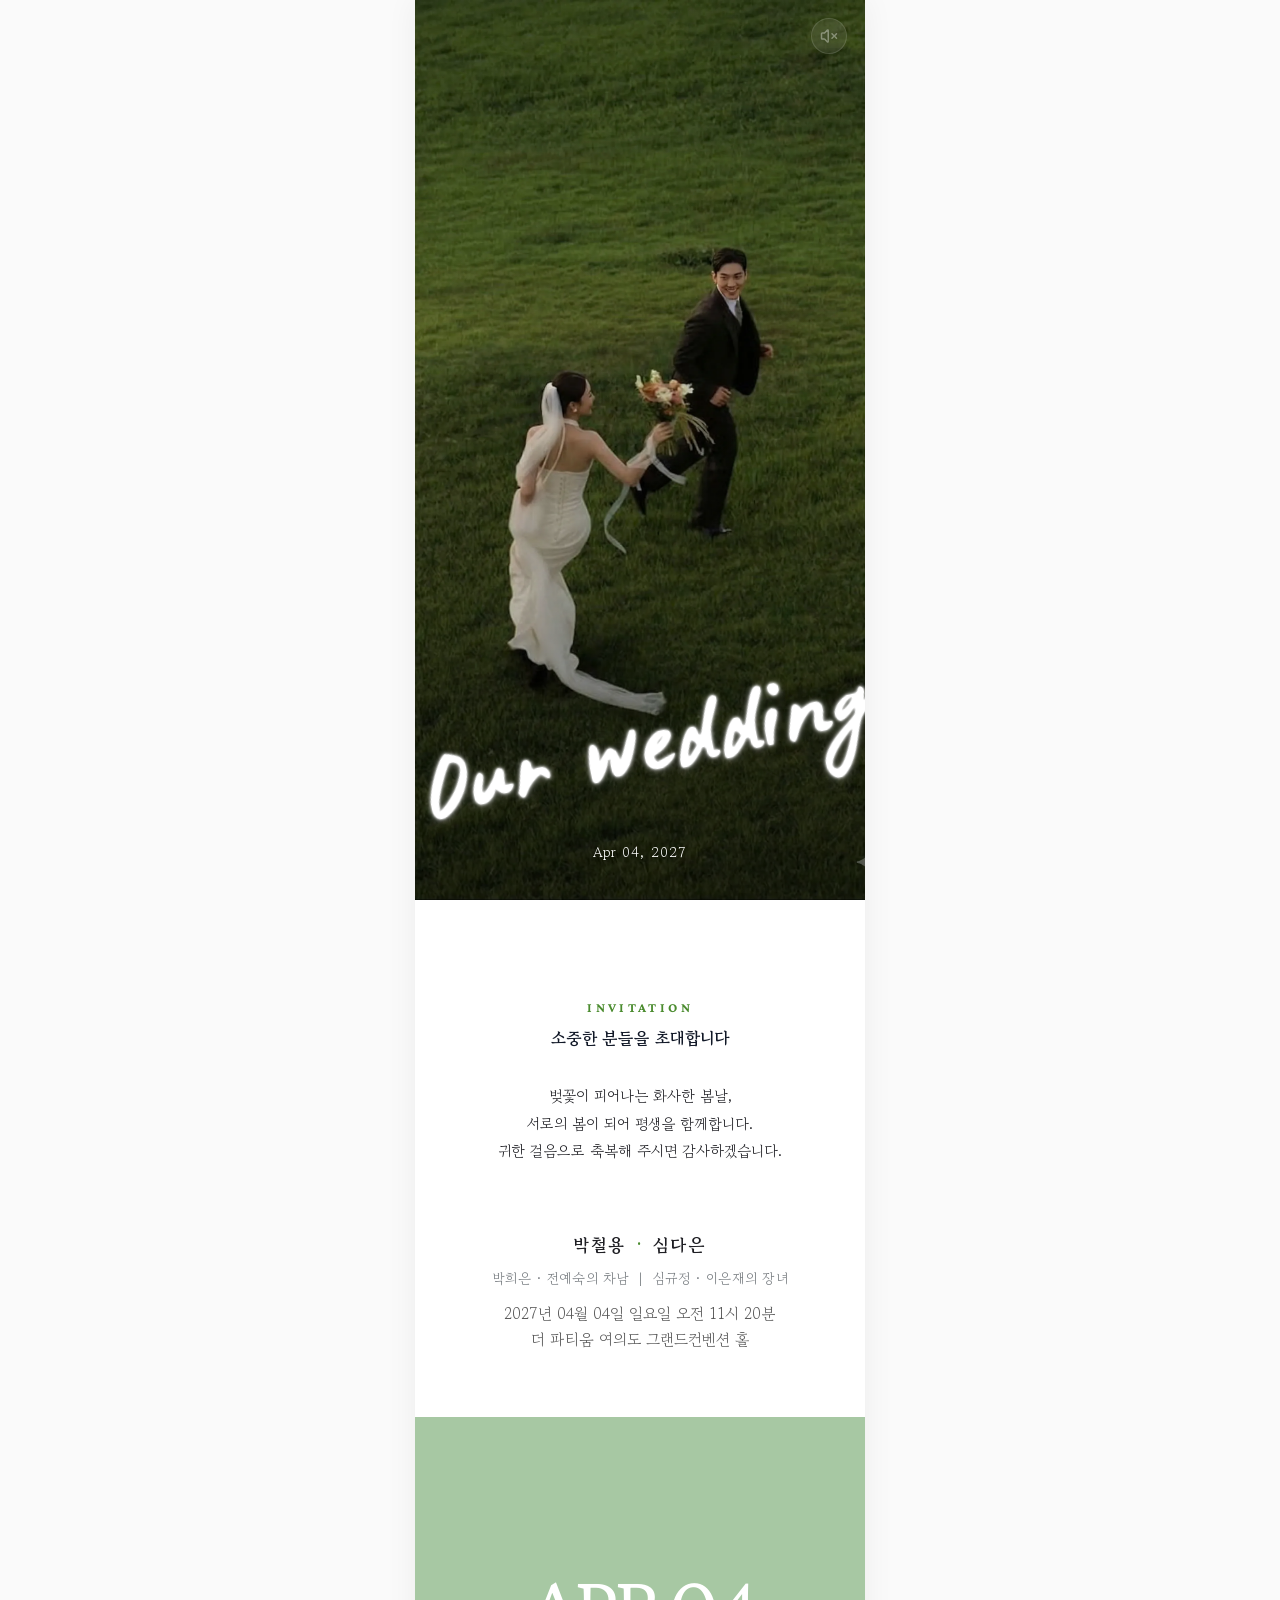
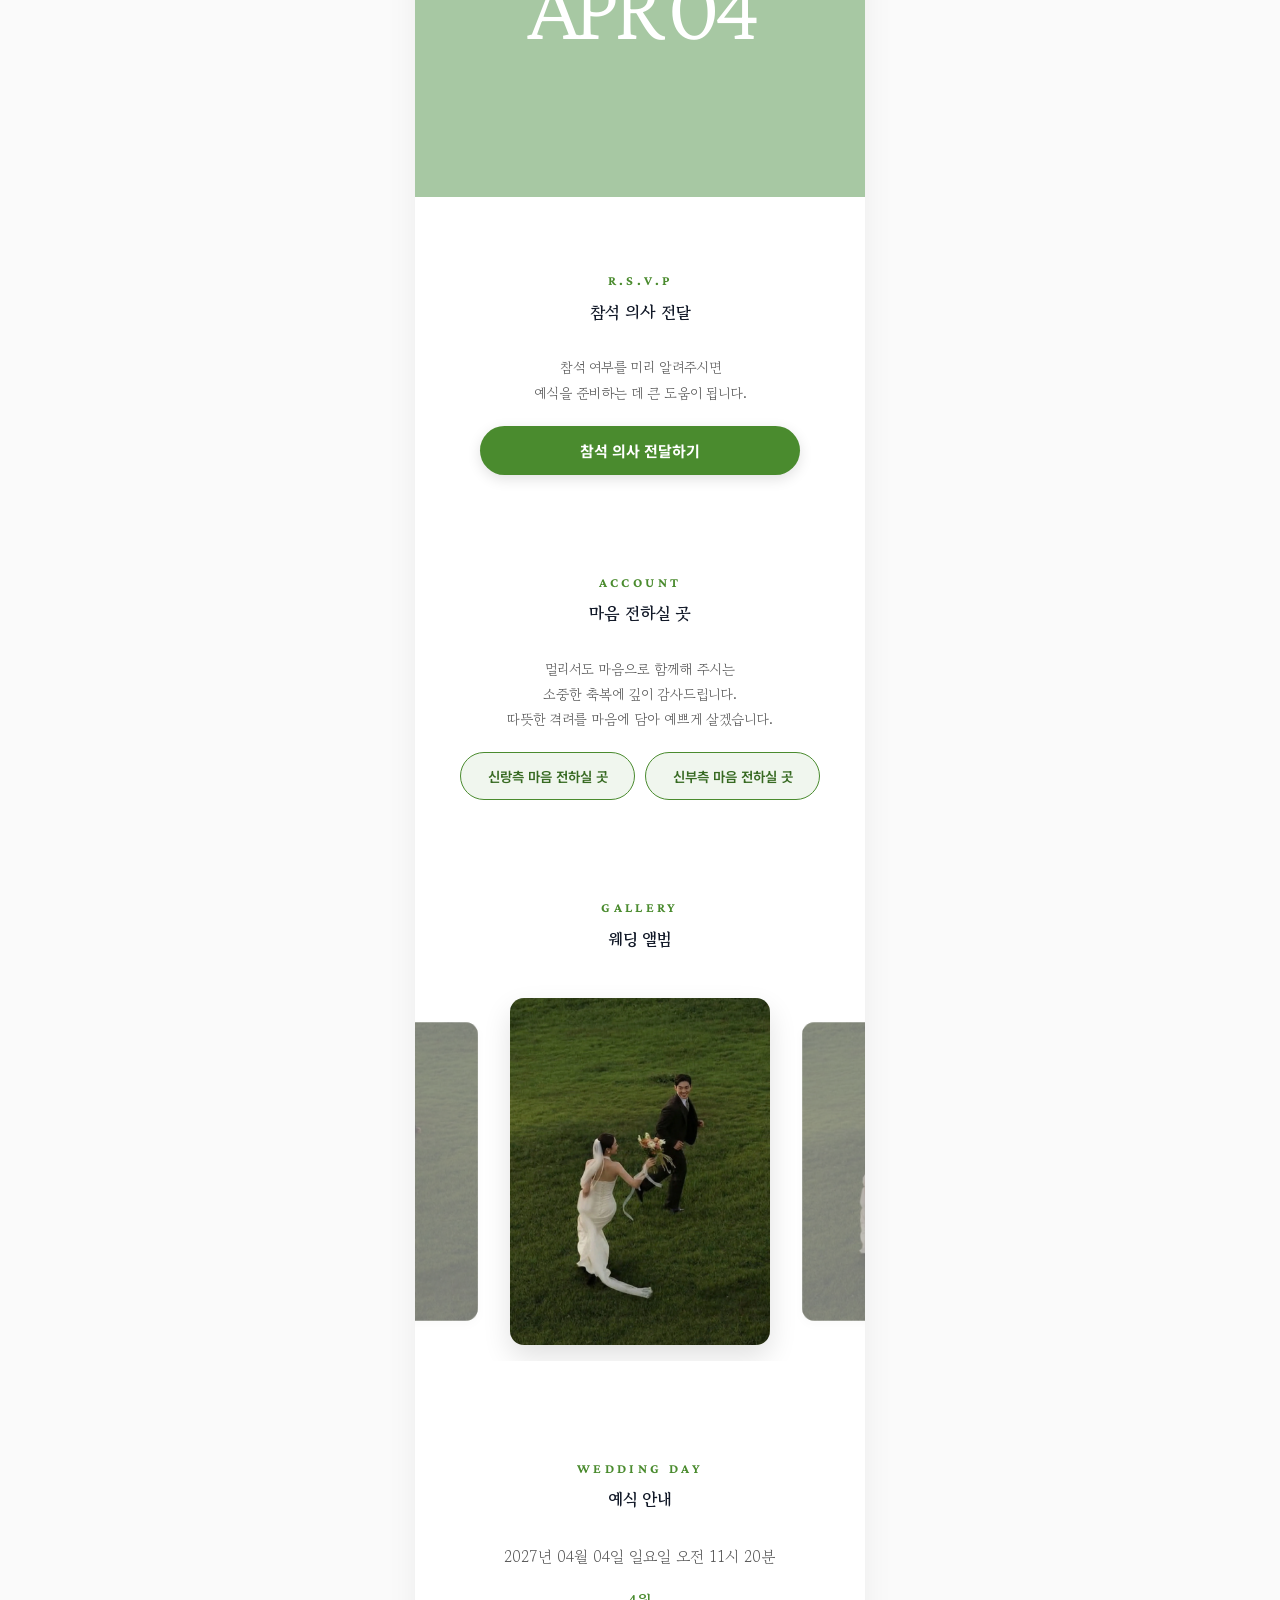
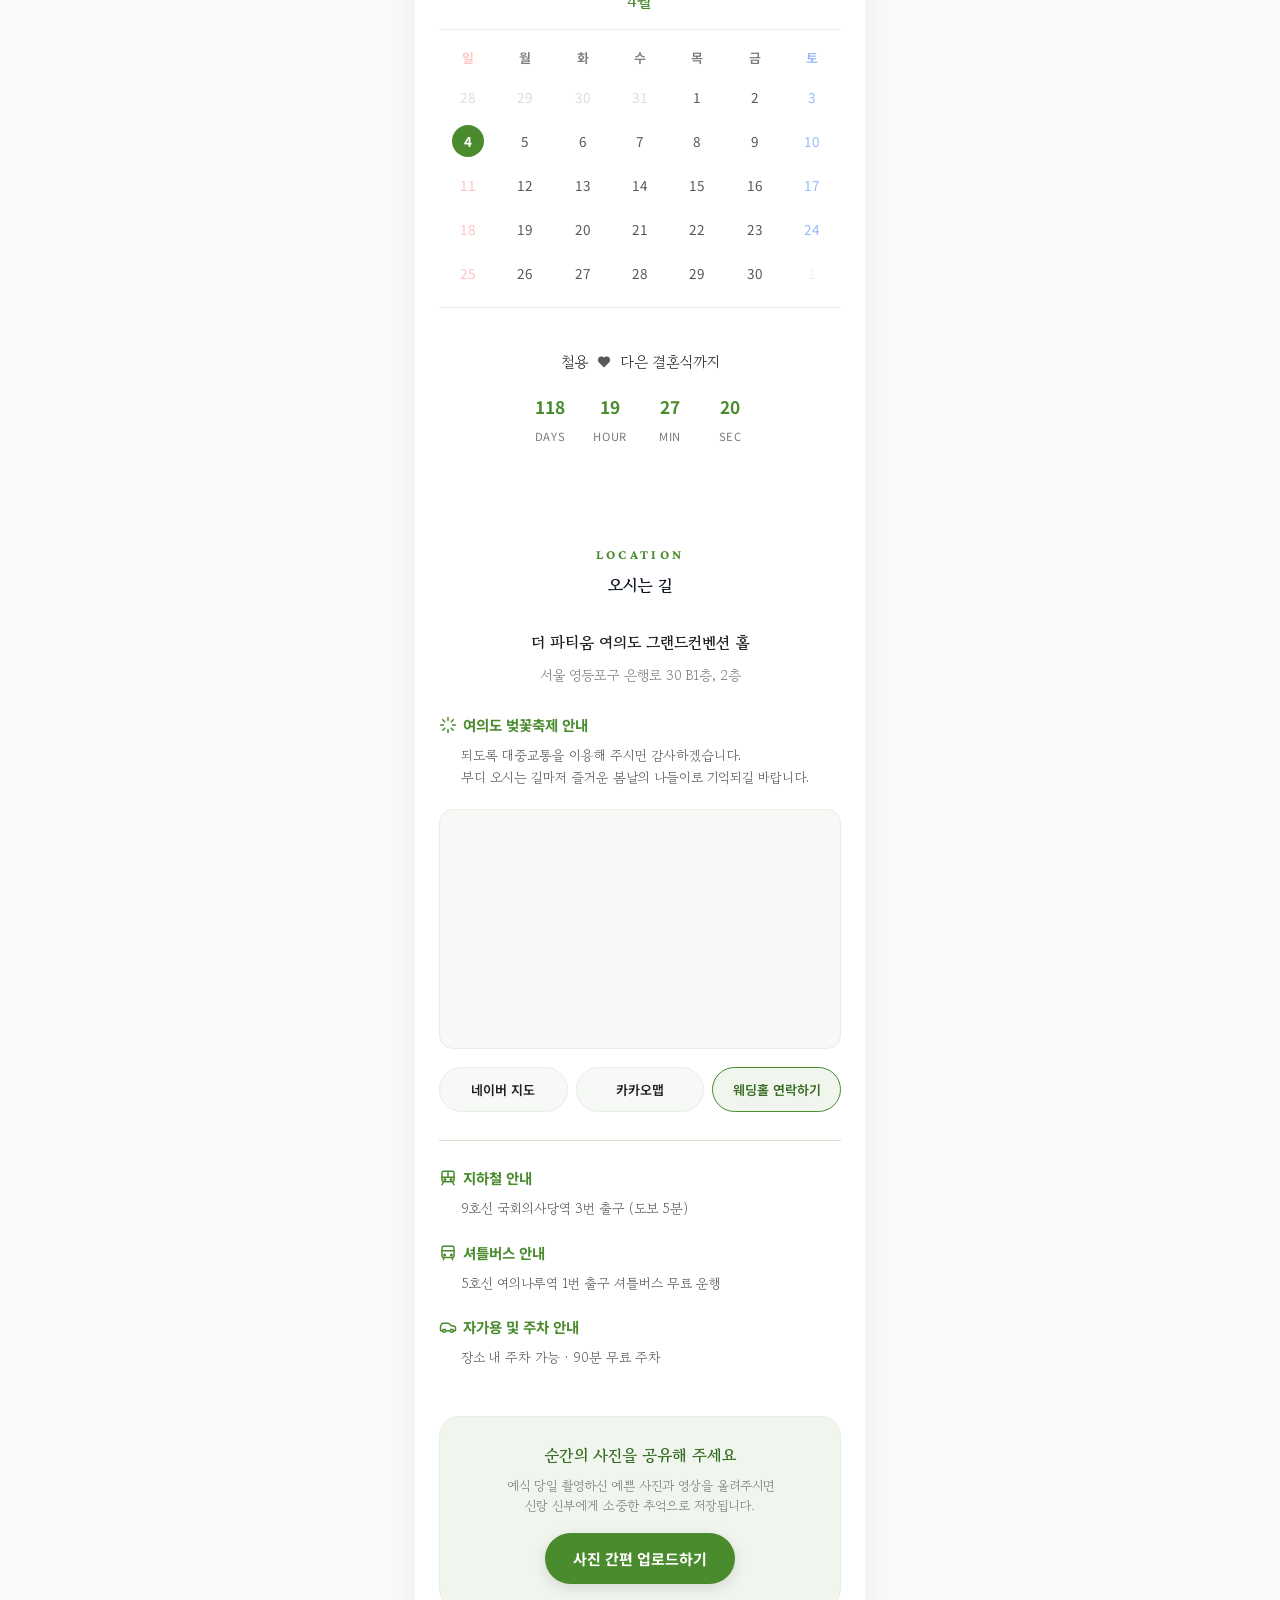
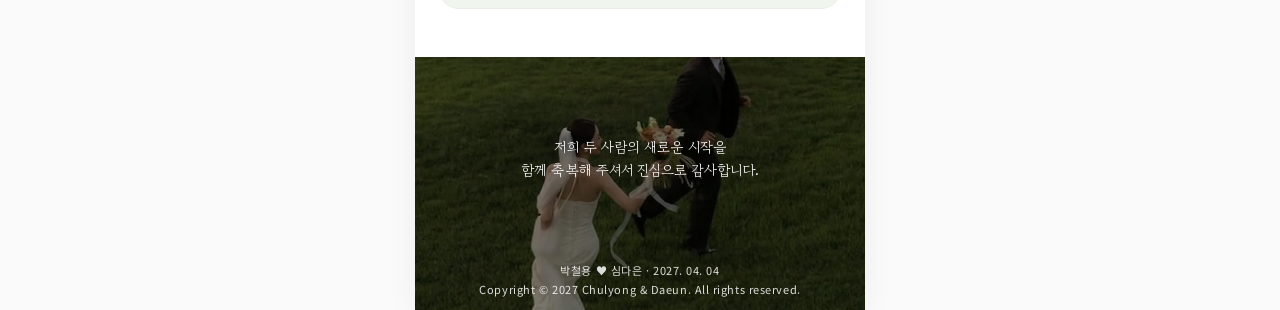
==== index.html @ 93dbb6a4 "feat: init mobile wedding invitation ver 2 with natural theme" ====
<!doctype html>
<html lang="ko">
  <head>
    <meta charset="UTF-8" />
    <meta name="viewport" content="width=device-width, initial-scale=1.0, maximum-scale=1.0, user-scalable=no" />
    <title>박철용 ♥ 심다은 결혼합니다</title>
    <meta name="description" content="2027년 04월 04일 일요일 오전 11시 20분 더 파티움 여의도 그랜드컨벤션 홀" />
    <meta property="og:title" content="박철용 ♥ 심다은 결혼합니다" />
    <meta property="og:description" content="2027년 04월 04일 일요일 오전 11시 20분 더 파티움 여의도" />
    <meta property="og:image" content="assets/hero_temp.webp" />

    <!-- Style CSS -->
    <link rel="stylesheet" href="css/style.css" />

    <!-- Naver Maps Open API v3 SDK (Injected securely via GitHub Secrets / Actions) -->
    <script type="text/javascript" src="https://oapi.map.naver.com/openapi/v3/maps.js?ncpKeyId=__NAVER_MAP_KEY__"></script>
  </head>
  <body>
    <!-- Floating BGM Button -->
    <audio id="bgm-audio" loop preload="none">
      <source src="assets/bgm_temp.m4a" type="audio/mp4" />
    </audio>
    <button id="bgm-toggle-btn" class="bgm-toggle-btn" aria-label="BGM 재생/일시정지" title="BGM 켜기/끄기">
      <svg id="bgm-icon-mute" viewBox="0 0 24 24" fill="none" stroke-width="2" stroke-linecap="round" stroke-linejoin="round">
        <path d="M11 4.702a.705.705 0 0 0-1.203-.498L6.413 7.587A1.4 1.4 0 0 1 5.416 8H3a1 1 0 0 0-1 1v6a1 1 0 0 0 1 1h2.416a1.4 1.4 0 0 1 .997.413l3.383 3.384A.705.705 0 0 0 11 19.298z"></path>
        <line x1="22" y1="9" x2="16" y2="15"></line>
        <line x1="16" y1="9" x2="22" y2="15"></line>
      </svg>
      <svg id="bgm-icon-play" viewBox="0 0 24 24" fill="none" stroke-width="2" stroke-linecap="round" stroke-linejoin="round" style="display: none">
        <polygon points="11 5 6 9 2 9 2 15 6 15 11 19 11 5"></polygon>
        <path d="M15.54 8.46a5 5 0 0 1 0 7.07"></path>
        <path d="M19.07 4.93a10 10 0 0 1 0 14.14"></path>
      </svg>
    </button>

    <div class="card-edge-bleed">
      <!-- 1. Main Hero Section -->
      <section class="main-hero-wrap" data-section-id="main">
        <div class="hero-media-container" data-sticker-anchor="main">
          <div class="hero-media-box">
            <img src="assets/hero_temp.webp" alt="웨딩 메인 이미지" fetchpriority="high" loading="eager" />
            <div class="hero-overlay-shadow"></div>
            <div class="midnight-rider-anchor">
              <div class="midnight-rider-font">Our wedding</div>
            </div>
            <div class="hero-date-bottom">Apr 04, 2027</div>
          </div>
        </div>
      </section>

      <!-- 2. Lettering / Invitation Section -->
      <section class="section-wrapper" data-section-id="lettering">
        <div class="section-header">
          <div class="section-subtitle">INVITATION</div>
          <h3 class="section-title">소중한 분들을 초대합니다</h3>
        </div>
        <div class="invitation-text-content">
          <p>
            벚꽃이 피어나는 화사한 봄날,<br />
            서로의 봄이 되어 평생을 함께합니다.<br />
            귀한 걸음으로 축복해 주시면 감사하겠습니다.
          </p>
        </div>
      </section>

      <!-- 3. Couple / Schedule Info Section -->
      <section class="section-wrapper main-info-section" data-section-id="couple-info">
        <div class="main-info-box">
          <div class="main-info-names">박철용<span class="dot">·</span>심다은</div>
          <div class="main-info-sub-family">박희은 · 전예숙의 차남 &nbsp;|&nbsp; 심규정 · 이은재의 장녀</div>
          <div class="main-info-schedule">
            2027년 04월 04일 일요일 오전 11시 20분<br />
            더 파티움 여의도 그랜드컨벤션 홀
          </div>
        </div>
      </section>

      <!-- 4. Visual Date Block Section -->
      <div class="visual-date-block" data-section-id="visualBlock">
        <div class="visual-date-display">APR 04</div>
      </div>

      <!-- 5. RSVP Section -->
      <section class="section-wrapper" data-section-id="rsvp">
        <div class="section-header">
          <div class="section-subtitle">R.S.V.P</div>
          <h3 class="section-title">참석 의사 전달</h3>
        </div>
        <p class="section-intro-text">
          참석 여부를 미리 알려주시면<br />
          예식을 준비하는 데 큰 도움이 됩니다.
        </p>
        <div class="section-btn-wrap">
          <button type="button" class="btn-primary-pill" id="btn-open-rsvp">참석 의사 전달하기</button>
        </div>
      </section>

      <!-- 6. Account Section -->
      <section class="section-wrapper" data-section-id="account">
        <div class="section-header">
          <div class="section-subtitle">ACCOUNT</div>
          <h3 class="section-title">마음 전하실 곳</h3>
        </div>
        <p class="section-intro-text">
          멀리서도 마음으로 함께해 주시는<br />
          소중한 축복에 깊이 감사드립니다.<br />
          따뜻한 격려를 마음에 담아 예쁘게 살겠습니다.
        </p>

        <div class="account-trigger-grid">
          <button type="button" class="btn-account-trigger groom" id="btn-open-groom-account">신랑측 마음 전하실 곳</button>
          <button type="button" class="btn-account-trigger bride" id="btn-open-bride-account">신부측 마음 전하실 곳</button>
        </div>
      </section>

      <!-- 7. Gallery Section (Horizontal Carousel with 3D Depth) -->
      <section class="section-wrapper gallery-section" data-section-id="gallery">
        <div class="section-header">
          <div class="section-subtitle">GALLERY</div>
          <h3 class="section-title">웨딩 앨범</h3>
        </div>

        <div class="gallery-carousel-wrapper">
          <div class="gallery-carousel-track" id="gallery-carousel-track">
            <!-- Set 0 (Clone Pre) -->
            <div class="gallery-slide" data-set="0" data-real-index="0">
              <img src="assets/gallery_1.webp" alt="웨딩 사진 1" loading="lazy" />
              <div class="slide-dim-overlay"></div>
            </div>
            <div class="gallery-slide" data-set="0" data-real-index="1">
              <img src="assets/gallery_2.webp" alt="웨딩 사진 2" loading="lazy" />
              <div class="slide-dim-overlay"></div>
            </div>
            <div class="gallery-slide" data-set="0" data-real-index="2">
              <img src="assets/gallery_3.webp" alt="웨딩 사진 3" loading="lazy" />
              <div class="slide-dim-overlay"></div>
            </div>
            <div class="gallery-slide" data-set="0" data-real-index="3">
              <img src="assets/gallery_4.webp" alt="웨딩 사진 4" loading="lazy" />
              <div class="slide-dim-overlay"></div>
            </div>
            <div class="gallery-slide" data-set="0" data-real-index="4">
              <img src="assets/gallery_5.webp" alt="웨딩 사진 5" loading="lazy" />
              <div class="slide-dim-overlay"></div>
            </div>
            <div class="gallery-slide" data-set="0" data-real-index="5">
              <img src="assets/gallery_6.webp" alt="웨딩 사진 6" loading="lazy" />
              <div class="slide-dim-overlay"></div>
            </div>

            <!-- Set 1 (Main Active Focus Set) -->
            <div class="gallery-slide active" data-set="1" data-real-index="0">
              <img src="assets/gallery_1.webp" alt="웨딩 사진 1" loading="lazy" />
              <div class="slide-dim-overlay"></div>
            </div>
            <div class="gallery-slide" data-set="1" data-real-index="1">
              <img src="assets/gallery_2.webp" alt="웨딩 사진 2" loading="lazy" />
              <div class="slide-dim-overlay"></div>
            </div>
            <div class="gallery-slide" data-set="1" data-real-index="2">
              <img src="assets/gallery_3.webp" alt="웨딩 사진 3" loading="lazy" />
              <div class="slide-dim-overlay"></div>
            </div>
            <div class="gallery-slide" data-set="1" data-real-index="3">
              <img src="assets/gallery_4.webp" alt="웨딩 사진 4" loading="lazy" />
              <div class="slide-dim-overlay"></div>
            </div>
            <div class="gallery-slide" data-set="1" data-real-index="4">
              <img src="assets/gallery_5.webp" alt="웨딩 사진 5" loading="lazy" />
              <div class="slide-dim-overlay"></div>
            </div>
            <div class="gallery-slide" data-set="1" data-real-index="5">
              <img src="assets/gallery_6.webp" alt="웨딩 사진 6" loading="lazy" />
              <div class="slide-dim-overlay"></div>
            </div>

            <!-- Set 2 (Clone Post) -->
            <div class="gallery-slide" data-set="2" data-real-index="0">
              <img src="assets/gallery_1.webp" alt="웨딩 사진 1" loading="lazy" />
              <div class="slide-dim-overlay"></div>
            </div>
            <div class="gallery-slide" data-set="2" data-real-index="1">
              <img src="assets/gallery_2.webp" alt="웨딩 사진 2" loading="lazy" />
              <div class="slide-dim-overlay"></div>
            </div>
            <div class="gallery-slide" data-set="2" data-real-index="2">
              <img src="assets/gallery_3.webp" alt="웨딩 사진 3" loading="lazy" />
              <div class="slide-dim-overlay"></div>
            </div>
            <div class="gallery-slide" data-set="2" data-real-index="3">
              <img src="assets/gallery_4.webp" alt="웨딩 사진 4" loading="lazy" />
              <div class="slide-dim-overlay"></div>
            </div>
            <div class="gallery-slide" data-set="2" data-real-index="4">
              <img src="assets/gallery_5.webp" alt="웨딩 사진 5" loading="lazy" />
              <div class="slide-dim-overlay"></div>
            </div>
            <div class="gallery-slide" data-set="2" data-real-index="5">
              <img src="assets/gallery_6.webp" alt="웨딩 사진 6" loading="lazy" />
              <div class="slide-dim-overlay"></div>
            </div>
          </div>
        </div>
      </section>

      <!-- Lightbox Fullscreen Swipe Modal -->
      <div id="lightbox-modal" class="lightbox-modal" aria-hidden="true" role="dialog">
        <button id="lightbox-close" class="lightbox-close" aria-label="닫기">
          <svg width="22" height="22" viewBox="0 0 24 24" fill="none" stroke="currentColor" stroke-width="1.8" stroke-linecap="round" stroke-linejoin="round">
            <line x1="18" y1="6" x2="6" y2="18"></line>
            <line x1="6" y1="6" x2="18" y2="18"></line>
          </svg>
        </button>
        <div class="lightbox-slider-track" id="lightbox-slider-track">
          <!-- Set 0 (Clone Pre) -->
          <div class="lightbox-slide" data-set="0" data-real-index="0">
            <img src="assets/gallery_1.webp" alt="확대 사진 1" />
          </div>
          <div class="lightbox-slide" data-set="0" data-real-index="1">
            <img src="assets/gallery_2.webp" alt="확대 사진 2" />
          </div>
          <div class="lightbox-slide" data-set="0" data-real-index="2">
            <img src="assets/gallery_3.webp" alt="확대 사진 3" />
          </div>
          <div class="lightbox-slide" data-set="0" data-real-index="3">
            <img src="assets/gallery_4.webp" alt="확대 사진 4" />
          </div>
          <div class="lightbox-slide" data-set="0" data-real-index="4">
            <img src="assets/gallery_5.webp" alt="확대 사진 5" />
          </div>
          <div class="lightbox-slide" data-set="0" data-real-index="5">
            <img src="assets/gallery_6.webp" alt="확대 사진 6" />
          </div>

          <!-- Set 1 (Main Set) -->
          <div class="lightbox-slide" data-set="1" data-real-index="0">
            <img src="assets/gallery_1.webp" alt="확대 사진 1" />
          </div>
          <div class="lightbox-slide" data-set="1" data-real-index="1">
            <img src="assets/gallery_2.webp" alt="확대 사진 2" />
          </div>
          <div class="lightbox-slide" data-set="1" data-real-index="2">
            <img src="assets/gallery_3.webp" alt="확대 사진 3" />
          </div>
          <div class="lightbox-slide" data-set="1" data-real-index="3">
            <img src="assets/gallery_4.webp" alt="확대 사진 4" />
          </div>
          <div class="lightbox-slide" data-set="1" data-real-index="4">
            <img src="assets/gallery_5.webp" alt="확대 사진 5" />
          </div>
          <div class="lightbox-slide" data-set="1" data-real-index="5">
            <img src="assets/gallery_6.webp" alt="확대 사진 6" />
          </div>

          <!-- Set 2 (Clone Post) -->
          <div class="lightbox-slide" data-set="2" data-real-index="0">
            <img src="assets/gallery_1.webp" alt="확대 사진 1" />
          </div>
          <div class="lightbox-slide" data-set="2" data-real-index="1">
            <img src="assets/gallery_2.webp" alt="확대 사진 2" />
          </div>
          <div class="lightbox-slide" data-set="2" data-real-index="2">
            <img src="assets/gallery_3.webp" alt="확대 사진 3" />
          </div>
          <div class="lightbox-slide" data-set="2" data-real-index="3">
            <img src="assets/gallery_4.webp" alt="확대 사진 4" />
          </div>
          <div class="lightbox-slide" data-set="2" data-real-index="4">
            <img src="assets/gallery_5.webp" alt="확대 사진 5" />
          </div>
          <div class="lightbox-slide" data-set="2" data-real-index="5">
            <img src="assets/gallery_6.webp" alt="확대 사진 6" />
          </div>
        </div>
      </div>

      <!-- 8. Date & Calendar & Countdown Section -->
      <section class="section-wrapper" data-section-id="date">
        <div class="section-header">
          <div class="section-subtitle">WEDDING DAY</div>
          <h3 class="section-title">예식 안내</h3>
        </div>
        <p class="date-summary-text">2027년 04월 04일 일요일 오전 11시 20분</p>

        <div class="calendar-month-title">4월</div>

        <div class="custom-calendar">
          <div class="custom-calendar-header">
            <div class="sunday">일</div>
            <div>월</div>
            <div>화</div>
            <div>수</div>
            <div>목</div>
            <div>금</div>
            <div class="saturday">토</div>
          </div>
          <div class="custom-calendar-body">
            <div class="custom-calendar-day other-month">28</div>
            <div class="custom-calendar-day other-month">29</div>
            <div class="custom-calendar-day other-month">30</div>
            <div class="custom-calendar-day other-month">31</div>
            <div class="custom-calendar-day">1</div>
            <div class="custom-calendar-day">2</div>
            <div class="custom-calendar-day saturday">3</div>

            <div class="custom-calendar-day sunday selected">
              <div class="selected-bg"></div>
              <span>4</span>
            </div>
            <div class="custom-calendar-day">5</div>
            <div class="custom-calendar-day">6</div>
            <div class="custom-calendar-day">7</div>
            <div class="custom-calendar-day">8</div>
            <div class="custom-calendar-day">9</div>
            <div class="custom-calendar-day saturday">10</div>

            <div class="custom-calendar-day sunday">11</div>
            <div class="custom-calendar-day">12</div>
            <div class="custom-calendar-day">13</div>
            <div class="custom-calendar-day">14</div>
            <div class="custom-calendar-day">15</div>
            <div class="custom-calendar-day">16</div>
            <div class="custom-calendar-day saturday">17</div>

            <div class="custom-calendar-day sunday">18</div>
            <div class="custom-calendar-day">19</div>
            <div class="custom-calendar-day">20</div>
            <div class="custom-calendar-day">21</div>
            <div class="custom-calendar-day">22</div>
            <div class="custom-calendar-day">23</div>
            <div class="custom-calendar-day saturday">24</div>

            <div class="custom-calendar-day sunday">25</div>
            <div class="custom-calendar-day">26</div>
            <div class="custom-calendar-day">27</div>
            <div class="custom-calendar-day">28</div>
            <div class="custom-calendar-day">29</div>
            <div class="custom-calendar-day">30</div>
            <div class="custom-calendar-day other-month saturday">1</div>
          </div>
        </div>

        <div class="dday-countdown-wrap">
          <div class="dday-title">
            철용
            <svg viewBox="0 0 24 24">
              <path d="M19 14c1.49-1.46 3-3.21 3-5.5A5.5 5.5 0 0 0 16.5 3c-1.76 0-3 .5-4.5 2-1.5-1.5-2.74-2-4.5-2A5.5 5.5 0 0 0 2 8.5c0 2.3 1.5 4.05 3 5.5l7 7Z"></path>
            </svg>
            다은 결혼식까지
          </div>
          <div class="countdown-numbers-row">
            <span id="countdown-days">0</span>
            <span id="countdown-hours">0</span>
            <span id="countdown-mins">0</span>
            <span id="countdown-secs">0</span>
          </div>
          <div class="countdown-labels-row">
            <span>DAYS</span>
            <span>HOUR</span>
            <span>MIN</span>
            <span>SEC</span>
          </div>
        </div>
      </section>

      <!-- 9. Location & Naver Map Section -->
      <section class="section-wrapper" data-section-id="venue">
        <div class="section-header">
          <div class="section-subtitle">LOCATION</div>
          <h3 class="section-title">오시는 길</h3>
        </div>

        <div class="venue-details-box">
          <div class="venue-name">더 파티움 여의도 그랜드컨벤션 홀</div>
          <div class="venue-address">서울 영등포구 은행로 30 B1층, 2층</div>
        </div>

        <!-- Festival Notice (Direct transport-block) -->
        <div class="transport-block">
          <h4>
            <svg width="18" height="18" viewBox="0 0 24 24" fill="none" stroke="currentColor" stroke-width="2" stroke-linecap="round" stroke-linejoin="round">
              <path d="M12 2v4M12 18v4M4.93 4.93l2.83 2.83M16.24 16.24l2.83 2.83M2 12h4M18 12h4M4.93 19.07l2.83-2.83M16.24 7.76l2.83-2.83"></path>
            </svg>
            여의도 벚꽃축제 안내
          </h4>
          <p>
            되도록 대중교통을 이용해 주시면 감사하겠습니다.<br />
            부디 오시는 길마저 즐거운 봄날의 나들이로 기억되길 바랍니다.
          </p>
        </div>

        <!-- Naver Map Canvas -->
        <div id="map-area" class="map-container"></div>

        <!-- Map App Shortcuts (3 Buttons Equal Width) -->
        <div class="map-apps-pills">
          <a href="https://map.naver.com/p/search/%EB%8D%94%ED%8C%8C%ED%8B%B0%EC%9B%80%20%EC%97%AC%EC%9D%98%EB%8F%84" target="_blank" rel="noopener" class="btn-map-pill"> 네이버 지도 </a>
          <a href="https://map.kakao.com/link/search/더파티움 여의도" target="_blank" rel="noopener" class="btn-map-pill"> 카카오맵 </a>
          <a href="tel:02-784-0000" class="btn-map-pill call"> 웨딩홀 연락하기 </a>
        </div>

        <div class="transport-section">
          <div class="transport-block">
            <h4>
              <svg width="18" height="18" viewBox="0 0 24 24" fill="none" stroke="currentColor" stroke-width="2" stroke-linecap="round" stroke-linejoin="round">
                <rect x="4" y="3" width="16" height="14" rx="2"></rect>
                <path d="M4 11h16"></path>
                <path d="M12 3v8"></path>
                <circle cx="8" cy="14" r="1"></circle>
                <circle cx="16" cy="14" r="1"></circle>
                <path d="m6 17-2 4"></path>
                <path d="m18 17 2 4"></path>
              </svg>
              지하철 안내
            </h4>
            <p>
              9호선 국회의사당역 3번 출구 (도보 5분)
            </p>
          </div>

          <div class="transport-block">
            <h4>
              <svg width="18" height="18" viewBox="0 0 24 24" fill="none" stroke="currentColor" stroke-width="2" stroke-linecap="round" stroke-linejoin="round">
                <rect x="4" y="3" width="16" height="15" rx="2"></rect>
                <line x1="4" y1="9" x2="20" y2="9"></line>
                <circle cx="7.5" cy="14.5" r="1"></circle>
                <circle cx="16.5" cy="14.5" r="1"></circle>
                <line x1="6" y1="18" x2="6" y2="21"></line>
                <line x1="18" y1="18" x2="18" y2="21"></line>
              </svg>
              셔틀버스 안내
            </h4>
            <p>
              5호선 여의나루역 1번 출구 셔틀버스 무료 운행
            </p>
          </div>

          <div class="transport-block">
            <h4>
              <svg width="18" height="18" viewBox="0 0 24 24" fill="none" stroke="currentColor" stroke-width="2" stroke-linecap="round" stroke-linejoin="round">
                <path d="M19 17h2c.6 0 1-.4 1-1v-3c0-.9-.7-1.7-1.5-1.9C18.7 10.6 16 10 16 10s-1.3-1.4-2.2-2.3c-.5-.4-1.1-.7-1.8-.7H5c-.6 0-1.1.4-1.4.9l-1.5 2.8C2.1 11.2 2 11.6 2 12v4c0 .6.4 1 1 1h2"></path>
                <circle cx="7" cy="17" r="2"></circle>
                <path d="M9 17h6"></path>
                <circle cx="17" cy="17" r="2"></circle>
              </svg>
              자가용 및 주차 안내
            </h4>
            <p>
              장소 내 주차 가능 · 90분 무료 주차
            </p>
          </div>
        </div>
      </section>

      <!-- 10. 1-Click Guest Photo Upload Section -->
      <section class="section-wrapper snap-wrap" data-section-id="snap">
        <div class="snap-upload-card">
          <div class="snap-upload-title">순간의 사진을 공유해 주세요</div>
          <div class="snap-upload-desc">
            예식 당일 촬영하신 예쁜 사진과 영상을 올려주시면<br />
            신랑 신부에게 소중한 추억으로 저장됩니다.
          </div>
          <input type="file" id="photo-file-input" accept="image/*,video/*" multiple style="display: none" />
          <label for="photo-file-input" class="btn-primary-pill btn-snap-upload">
            사진 간편 업로드하기
          </label>
          <div id="photo-upload-status" class="upload-status-box">
            <div id="photo-status-text">사진을 전송 중입니다...</div>
            <div class="progress-bar-wrap">
              <div id="photo-progress-bar" class="progress-bar-fill"></div>
            </div>
          </div>
        </div>
      </section>

      <!-- 11. Ending Section -->
      <section class="ending-section" data-section-id="ending">
        <img src="assets/ending_temp.webp" alt="엔딩 사진" loading="lazy" />
        <div class="ending-overlay-dark"></div>
        <div class="ending-content">
          <div class="ending-message">
            저희 두 사람의 새로운 시작을<br />
            함께 축복해 주셔서 진심으로 감사합니다.
          </div>
        </div>
        <div class="ending-footer">
          박철용 ♥ 심다은 · 2027. 04. 04<br />
          Copyright © 2027 Chulyong &amp; Daeun. All rights reserved.
        </div>
      </section>
    </div>

    <!-- RSVP Modal -->
    <div id="rsvp-modal" class="modal-overlay" aria-hidden="true" role="dialog">
      <div class="modal-container">
        <div class="modal-header">
          <span class="modal-title">참석 의사 전달</span>
          <button type="button" class="modal-close-btn" id="rsvp-modal-close" aria-label="닫기">✕</button>
        </div>
        <div class="modal-body">

          <form id="rsvp-form">
            <div class="rsvp-form-row">
              <div class="rsvp-pill-group">
                <label class="rsvp-pill-item">
                  <input type="radio" name="rsvp_side" value="신랑측" checked />
                  <span class="rsvp-pill-btn">신랑측</span>
                </label>
                <label class="rsvp-pill-item">
                  <input type="radio" name="rsvp_side" value="신부측" />
                  <span class="rsvp-pill-btn">신부측</span>
                </label>
              </div>
            </div>

            <div class="rsvp-form-row">
              <label for="rsvp-name" class="rsvp-row-label">성함</label>
              <input type="text" id="rsvp-name" class="rsvp-input" placeholder="성함을 입력해 주세요" required />
            </div>

            <div class="rsvp-form-row">
              <label class="rsvp-row-label">참석 여부</label>
              <div class="rsvp-pill-group">
                <label class="rsvp-pill-item">
                  <input type="radio" name="rsvp_attend" value="참석" checked />
                  <span class="rsvp-pill-btn">참석</span>
                </label>
                <label class="rsvp-pill-item">
                  <input type="radio" name="rsvp_attend" value="불참" />
                  <span class="rsvp-pill-btn">미참석</span>
                </label>
              </div>
            </div>

            <div class="rsvp-form-row" id="rsvp-count-wrap">
              <label class="rsvp-row-label">동행 인원 (본인 포함)</label>
              <div class="rsvp-pill-grid">
                <label class="rsvp-pill-item">
                  <input type="radio" name="rsvp_count" value="1명" checked />
                  <span class="rsvp-pill-btn">1명 (본인)</span>
                </label>
                <label class="rsvp-pill-item">
                  <input type="radio" name="rsvp_count" value="2명" />
                  <span class="rsvp-pill-btn">2명</span>
                </label>
                <label class="rsvp-pill-item">
                  <input type="radio" name="rsvp_count" value="3명" />
                  <span class="rsvp-pill-btn">3명</span>
                </label>
                <label class="rsvp-pill-item">
                  <input type="radio" name="rsvp_count" value="4명 이상" />
                  <span class="rsvp-pill-btn">4명 이상</span>
                </label>
              </div>
            </div>

            <div class="rsvp-form-row" id="rsvp-meal-wrap">
              <label class="rsvp-row-label">식사 여부</label>
              <div class="rsvp-pill-group">
                <label class="rsvp-pill-item">
                  <input type="radio" name="rsvp_meal" value="식사 예정" checked />
                  <span class="rsvp-pill-btn">식사 예정</span>
                </label>
                <label class="rsvp-pill-item">
                  <input type="radio" name="rsvp_meal" value="식사 안함" />
                  <span class="rsvp-pill-btn">식사 안함</span>
                </label>
              </div>
            </div>

            <div class="rsvp-form-row">
              <label for="rsvp-message" class="rsvp-row-label">축하 메시지 (선택)</label>
              <textarea id="rsvp-message" class="rsvp-textarea" rows="2" placeholder="따뜻한 축하의 한마디를 남겨주세요"></textarea>
            </div>

            <button type="submit" id="rsvp-submit-btn" class="btn-rsvp-modal-submit">전달하기</button>
          </form>
        </div>
      </div>
    </div>

    <!-- Groom Account Modal -->
    <div id="account-modal-groom" class="modal-overlay" aria-hidden="true" role="dialog">
      <div class="modal-container">
        <div class="modal-header">
          <span class="modal-title groom">신랑측 마음 전하실 곳</span>
          <button type="button" class="modal-close-btn" id="groom-modal-close" aria-label="닫기">✕</button>
        </div>
        <div class="modal-body">
          <p class="modal-desc">축하해 주시는 따뜻한 마음에 깊이 감사드립니다.</p>
          <div class="account-modal-card">
            <div class="holder-row">신랑 박철용</div>
            <div class="number-row">우리은행 1002-930-969225</div>
            <div class="account-modal-actions">
              <button type="button" class="btn-modal-action copy btn-copy-account" data-account="우리은행 1002-930-969225 박철용">계좌번호 복사</button>
              <a href="https://qr.kakaopay.com/FeBEI2NXE" target="_blank" rel="noopener" class="btn-modal-action kakaopay"> 카카오페이 송금 </a>
            </div>
          </div>
        </div>
      </div>
    </div>

    <!-- Bride Account Modal -->
    <div id="account-modal-bride" class="modal-overlay" aria-hidden="true" role="dialog">
      <div class="modal-container">
        <div class="modal-header">
          <span class="modal-title bride">신부측 마음 전하실 곳</span>
          <button type="button" class="modal-close-btn" id="bride-modal-close" aria-label="닫기">✕</button>
        </div>
        <div class="modal-body">
          <p class="modal-desc">축하해 주시는 따뜻한 마음에 깊이 감사드립니다.</p>
          <div class="account-modal-card">
            <div class="holder-row">신부 심다은</div>
            <div class="number-row">우리은행 1002-148-136925</div>
            <div class="account-modal-actions">
              <button type="button" class="btn-modal-action copy btn-copy-account" data-account="우리은행 1002-148-136925 심다은">계좌번호 복사</button>
              <a href="https://qr.kakaopay.com/Ej9MbqLEc" target="_blank" rel="noopener" class="btn-modal-action kakaopay"> 카카오페이 송금 </a>
            </div>
          </div>
        </div>
      </div>
    </div>

    <!-- Toast Element -->
    <div id="toast-msg" class="toast-msg"></div>

    <!-- Main JavaScript -->
    <script src="js/main.js"></script>
  </body>
</html>
---- css/style.css ----
@charset "UTF-8";
@import url('https://fonts.googleapis.com/css2?family=Crimson+Pro:ital,wght@0,300;0,400;0,600;0,700;1,400&family=Gowun+Batang:wght@400;700&family=Noto+Sans+KR:wght@300;400;500;700&display=swap');

@font-face {
  font-family: 'Euljiro10YearsLater';
  src: url('../assets/BMEuljiro10yearslater.woff') format('woff');
  font-weight: normal;
  font-style: normal;
  font-display: swap;
}

@font-face {
  font-family: 'CallifontSharpie';
  src: url('../assets/Callifont_Sharpie/TTF/CallifontSharpie-Bold.ttf') format('truetype'),
       url('../assets/Callifont_Sharpie/OTF/CallifontSharpie-Bold.otf') format('opentype');
  font-weight: 700;
  font-style: normal;
  font-display: swap;
}

@font-face {
  font-family: 'CallifontShouting';
  src: url('../assets/Callifont_Shouting/TTF/CallifontShouting-Bold.ttf') format('truetype'),
       url('../assets/Callifont_Shouting/OTF/CallifontShouting-Bold.otf') format('opentype');
  font-weight: 700;
  font-style: normal;
  font-display: swap;
}

:root {
  --theme-accent: #4a8b2e;
  --theme-accent-soft: #f0f6ee;
  --theme-accent-light: #a7c8a3;
  --theme-accent-dark: #376a22;
  --theme-bg: #ffffff;
  --theme-bg-muted: #fafafa;
  --theme-bg-subtle: #f7f9f6;
  --theme-text: #585858;
  --theme-text-dark: #1e1e23;
  --theme-text-muted: #111827;
  --theme-text-light: #777c80;
  --theme-text-white: #ffffff;
  --theme-border: rgba(88, 88, 88, 0.1);
  --theme-border-solid: #e8ede6;
  --theme-border-gray: #e5e7eb;
  --theme-border-light: rgba(74, 139, 46, 0.25);
  --theme-shadow: rgba(0, 0, 0, 0.06);
  --theme-shadow-lg: rgba(0, 0, 0, 0.12);
  --theme-overlay-dark: rgba(0, 0, 0, 0.35);
  --theme-overlay-black: rgba(0, 0, 0, 0.45);
  --theme-overlay-light: rgba(255, 255, 255, 0.85);
  --theme-groom: #95bbf8;
  --theme-groom-bg: #f2f7fd;
  --theme-bride: #ffc2c2;
  --theme-bride-bg: #fdf5f5;
  --theme-gold: #c5a059;

  --font-size-body: 15px;
  --font-serif: 'Gowun Batang', 'Crimson Pro', serif;
  --font-sans: 'Noto Sans KR', sans-serif;
  --font-cursive: 'CallifontShouting', 'CallifontSharpie', cursive;
  --font-display: 'Crimson Pro', serif;

  --radius-sm: 8px;
  --radius-md: 14px;
  --radius-lg: 20px;
  --radius-full: 9999px;

  --max-width: 450px;
}

* {
  box-sizing: border-box;
  margin: 0;
  padding: 0;
  -webkit-tap-highlight-color: transparent;
}

body {
  background-color: var(--theme-bg-muted);
  color: var(--theme-text);
  font-family: var(--font-serif);
  font-size: var(--font-size-body);
  line-height: 1.8;
  word-break: keep-all;
  display: flex;
  justify-content: center;
  min-height: 100vh;
}

.card-edge-bleed {
  width: 100%;
  max-width: var(--max-width);
  background-color: var(--theme-bg);
  min-height: 100vh;
  position: relative;
  box-shadow: 0 0 30px var(--theme-shadow);
  overflow-x: hidden;
}

/* ---------------- Floating BGM Button ---------------- */
.bgm-toggle-btn {
  position: fixed;
  top: 18px;
  right: calc(50% - (var(--max-width) / 2) + 18px);
  z-index: 100;
  width: 36px;
  height: 36px;
  border-radius: var(--radius-full);
  background-color: rgba(255, 255, 255, 0.2); /* token-exempt: subtle glassmorphism */
  backdrop-filter: blur(4px);
  -webkit-backdrop-filter: blur(4px);
  border: 1px solid rgba(255, 255, 255, 0.35); /* token-exempt: subtle glassmorphism border */
  display: flex;
  align-items: center;
  justify-content: center;
  cursor: pointer;
  opacity: 0.4;
  transition: opacity 0.3s ease, transform 0.2s ease, background-color 0.2s ease;
}

@media (max-width: 480px) {
  .bgm-toggle-btn {
    right: 18px;
  }
}

.bgm-toggle-btn:hover,
.bgm-toggle-btn:active {
  opacity: 0.9;
  transform: scale(0.95);
  background-color: rgba(255, 255, 255, 0.45); /* token-exempt: subtle glassmorphism active */
}

.bgm-toggle-btn svg {
  width: 18px;
  height: 18px;
  stroke: var(--theme-text-white);
  filter: drop-shadow(0 1px 2px rgba(0, 0, 0, 0.5)); /* token-exempt: text contrast drop shadow */
}

/* ---------------- Section Common Headers ---------------- */
.section-wrapper {
  padding: 48px 24px;
  position: relative;
  overflow: hidden;
}

.section-header {
  text-align: center;
  margin-bottom: 28px;
}

.section-subtitle {
  color: var(--theme-accent);
  font-family: var(--font-display);
  letter-spacing: 0.25em;
  font-size: calc(var(--font-size-body) * 0.9);
  font-weight: 700;
  text-transform: uppercase;
  margin-bottom: 4px;
}

.section-title {
  color: var(--theme-text-muted);
  font-size: calc(var(--font-size-body) * 1.1);
  font-weight: 700;
  margin-bottom: 8px;
}

/* ---------------- 1. Main Hero Section (Full Poster Viewport) ---------------- */
.main-hero-wrap {
  padding-bottom: 48px;
  background-color: transparent;
  font-size: var(--font-size-body);
}

.hero-media-container {
  position: relative;
  background-color: var(--theme-bg-muted);
  overflow: hidden;
}

.hero-media-box {
  position: relative;
  width: 100%;
  height: 100dvh;
  min-height: 580px;
  max-height: 960px;
  margin: 0 auto;
  overflow: hidden;
}

.hero-media-box img {
  width: 100%;
  height: 100%;
  object-fit: cover;
  object-position: center;
  display: block;
}

.hero-overlay-shadow {
  position: absolute;
  inset: 0;
  background: linear-gradient(180deg, rgba(0, 0, 0, 0.08) 0%, transparent 40%, rgba(0, 0, 0, 0.45) 100%); /* token-exempt: hero dark contrast gradient */
}

.midnight-rider-anchor {
  position: absolute;
  top: 77%;
  left: 50%;
  transform: translateX(-50%);
  width: 94%;
  text-align: center;
  pointer-events: none;
  z-index: 5;
}

.midnight-rider-font {
  font-family: var(--font-cursive);
  font-size: clamp(74px, 20.5vw, 118px);
  line-height: 1.05;
  transform: rotate(-12deg);
  letter-spacing: 0.02em;
  color: var(--theme-text-white);
  text-shadow: 0 0 1.5px rgba(255, 255, 255, 0.95), /* token-exempt: oil pastel core glow */
               0 0 4px rgba(255, 255, 255, 0.6), /* token-exempt: oil pastel powder dispersion */
               0 2px 10px rgba(0, 0, 0, 0.4); /* token-exempt: text overlay contrast shadow */
  filter: drop-shadow(0 0 0.8px rgba(255, 255, 255, 0.8)); /* token-exempt: organic pastel edge softness */
  display: inline-block;
  white-space: nowrap;
}

.hero-date-bottom {
  position: absolute;
  bottom: 0;
  left: 50%;
  transform: translateX(-50%);
  text-align: center;
  font-family: var(--font-serif);
  font-size: 13.9px;
  letter-spacing: 0.08em;
  font-weight: 400;
  color: var(--theme-text-white);
  width: 100%;
  padding-left: 1rem;
  padding-right: 1rem;
  padding-bottom: 2.2rem;
  pointer-events: none;
  text-shadow: 0 1px 6px rgba(0, 0, 0, 0.4); /* token-exempt: text overlay shadow */
}

.main-info-box {
  text-align: center;
}

.main-info-section {
  padding-top: 16px;
  padding-bottom: 40px;
}

.main-info-names {
  letter-spacing: 0.12em;
  font-size: calc(var(--font-size-body) * 1.15);
  font-weight: 700;
  color: var(--theme-text-dark);
}

.main-info-names .dot {
  margin: 0 8px;
  color: var(--theme-accent);
}

.main-info-sub-family {
  font-size: calc(var(--font-size-body) * 0.93);
  color: var(--theme-text-light);
  margin-top: 6px;
  letter-spacing: 0.03em;
}

.main-info-schedule {
  margin-top: 10px;
  font-size: calc(var(--font-size-body) * 1.05);
  color: var(--theme-text);
  line-height: 1.65;
}

/* ---------------- 2. Lettering / Invitation ---------------- */
.invitation-text-content {
  text-align: center;
  line-height: 1.85;
  font-size: var(--font-size-body);
  color: var(--theme-text-dark);
  padding: 0 16px;
}

.invitation-text-content p {
  margin-bottom: 20px;
}

.invitation-text-content p:last-child {
  margin-bottom: 0;
}

/* ---------------- 3. Visual Date Block ---------------- */
.visual-date-block {
  background-color: var(--theme-accent-light);
  min-height: 380px;
  display: flex;
  align-items: center;
  justify-content: center;
  color: var(--theme-text-white);
  margin: 24px 0;
}

.visual-date-display {
  font-family: var(--font-display);
  font-size: clamp(4rem, 24vw, 6rem);
  font-weight: 300;
  letter-spacing: -0.08em;
  line-height: 1;
}

/* ---------------- 4. Couple / Family Section ---------------- */
.couple-card-section {
  background-color: var(--theme-bg-subtle);
  border-radius: var(--radius-lg);
  padding: 24px 20px;
  border: 1px solid var(--theme-border-solid);
}

.couple-row {
  display: flex;
  align-items: center;
  justify-content: space-between;
  padding: 12px 6px;
  font-size: calc(var(--font-size-body) * 1.05);
}

.couple-parents {
  color: var(--theme-text-dark);
  display: flex;
  align-items: center;
  gap: 6px;
}

.couple-relation {
  color: var(--theme-text);
  font-size: 14px;
}

.couple-name {
  font-weight: 700;
  color: var(--theme-text-dark);
}

.couple-badge {
  display: inline-block;
  padding: 3px 10px;
  border-radius: var(--radius-full);
  font-size: 12.5px;
  font-weight: 600;
}

.couple-badge.groom {
  background-color: var(--theme-groom-bg);
  color: var(--theme-groom);
}

.couple-badge.bride {
  background-color: var(--theme-bride-bg);
  color: var(--theme-bride);
}

.couple-divider {
  height: 1px;
  background-color: var(--theme-border-gray);
  margin: 12px 0;
  opacity: 0.6;
}

/* ---------------- 5. Profile Cards ---------------- */
.profile-grid {
  display: grid;
  grid-template-columns: 1fr 1fr;
  gap: 12px;
  padding: 0 4px;
}

.profile-card {
  display: flex;
  flex-direction: column;
  align-items: center;
}

.profile-img-wrap {
  width: 100%;
  aspect-ratio: 1 / 1;
  border-radius: var(--radius-md);
  overflow: hidden;
  background-color: var(--theme-border-gray);
  box-shadow: 0 2px 8px var(--theme-shadow);
}

.profile-img-wrap img {
  width: 100%;
  height: 100%;
  object-fit: cover;
}

.profile-info {
  padding-top: 16px;
  text-align: center;
  display: flex;
  flex-direction: column;
  gap: 8px;
}

.profile-name-row {
  display: flex;
  align-items: center;
  justify-content: center;
  gap: 6px;
  font-size: calc(var(--font-size-body) * 1.05);
  font-weight: 700;
  color: var(--theme-text-dark);
}

.profile-tag {
  font-size: calc(var(--font-size-body) * 0.9);
  font-weight: 600;
}

.profile-tag.groom {
  color: var(--theme-groom);
}

.profile-tag.bride {
  color: var(--theme-bride);
}

.btn-profile-call {
  display: inline-flex;
  align-items: center;
  justify-content: center;
  gap: 4px;
  padding: 6px 14px;
  border-radius: var(--radius-full);
  border: 1px solid var(--theme-border-solid);
  background-color: var(--theme-bg);
  color: var(--theme-text);
  font-size: 13px;
  font-family: var(--font-sans);
  text-decoration: none;
  transition: all 0.2s ease;
}

.btn-profile-call:active {
  background-color: var(--theme-accent-soft);
  border-color: var(--theme-accent);
}

.btn-profile-call svg {
  width: 14px;
  height: 14px;
  stroke: var(--theme-accent);
}

/* ---------------- 6. Date & Calendar & Countdown ---------------- */
.date-summary-text {
  font-size: calc(var(--font-size-body) * 1.05);
  color: var(--theme-text);
  font-weight: 500;
  margin-bottom: 16px;
  text-align: center;
}

.calendar-month-title {
  color: var(--theme-accent);
  font-size: calc(var(--font-size-body) * 1.1);
  letter-spacing: 0.05em;
  text-align: center;
  margin-bottom: 12px;
  font-weight: 700;
}

.custom-calendar {
  border-top: 1px solid var(--theme-border);
  border-bottom: 1px solid var(--theme-border);
  padding: 16px 0;
  margin: 12px 0;
  font-family: var(--font-sans);
}

.custom-calendar-header {
  display: grid;
  grid-template-columns: repeat(7, 1fr);
  text-align: center;
  font-size: 13px;
  font-weight: 600;
  color: var(--theme-text-light);
  padding-bottom: 10px;
}

.custom-calendar-header .sunday {
  color: var(--theme-bride);
}

.custom-calendar-header .saturday {
  color: var(--theme-groom);
}

.custom-calendar-body {
  display: grid;
  grid-template-columns: repeat(7, 1fr);
  gap: 8px 0;
  text-align: center;
  font-size: 13.5px;
}

.custom-calendar-day {
  height: 36px;
  display: flex;
  align-items: center;
  justify-content: center;
  position: relative;
  color: var(--theme-text);
}

.custom-calendar-day.sunday {
  color: var(--theme-bride);
}

.custom-calendar-day.saturday {
  color: var(--theme-groom);
}

.custom-calendar-day.other-month {
  opacity: 0.2;
}

.custom-calendar-day.selected {
  font-weight: 700;
  color: var(--theme-text-white);
}

.custom-calendar-day.selected .selected-bg {
  position: absolute;
  width: 32px;
  height: 32px;
  border-radius: var(--radius-full);
  background-color: var(--theme-accent);
  z-index: 1;
}

.custom-calendar-day.selected span {
  position: relative;
  z-index: 2;
}

/* D-Day Countdown */
.dday-countdown-wrap {
  margin-top: 40px;
  text-align: center;
}

.dday-title {
  font-size: var(--font-size-body);
  font-weight: 500;
  margin-bottom: 16px;
  color: var(--theme-text-dark);
}

.dday-title svg {
  display: inline-block;
  vertical-align: middle;
  margin: 0 4px;
  position: relative;
  top: -2px;
  width: 14px;
  height: 14px;
  fill: var(--theme-text);
  stroke: var(--theme-text);
}

.countdown-numbers-row {
  display: flex;
  justify-content: center;
  align-items: center;
  gap: 16px;
  font-size: calc(var(--font-size-body) * 1.15);
  color: var(--theme-accent);
  font-family: var(--font-sans);
}

.countdown-numbers-row span {
  width: 44px;
  font-weight: 700;
}

.countdown-labels-row {
  display: flex;
  justify-content: center;
  align-items: center;
  gap: 16px;
  font-size: calc(var(--font-size-body) * 0.75);
  color: var(--theme-text-light);
  font-family: var(--font-sans);
  margin-top: 4px;
}

.countdown-labels-row span {
  width: 44px;
  letter-spacing: 0.05em;
}

/* ---------------- 7. Gallery (3D Depth Carousel & Fullscreen Swipe Viewer) ---------------- */
.gallery-section {
  padding-left: 0;
  padding-right: 0;
  overflow: hidden;
}

.gallery-carousel-wrapper {
  position: relative;
  width: 100%;
}

.gallery-carousel-track {
  display: flex;
  overflow-x: auto;
  scroll-snap-type: x mandatory;
  -webkit-overflow-scrolling: touch;
  padding: 16px calc(50% - 130px);
  gap: 14px;
  scrollbar-width: none;
  -ms-overflow-style: none;
}

.gallery-carousel-track::-webkit-scrollbar {
  display: none;
}

.gallery-slide {
  flex: 0 0 260px;
  width: 260px;
  aspect-ratio: 3 / 4;
  position: relative;
  border-radius: var(--radius-md);
  overflow: hidden;
  scroll-snap-align: center;
  cursor: pointer;
  transform: translate3d(0, 0, 0) scale(0.86);
  opacity: 0.55;
  will-change: transform, opacity;
  backface-visibility: hidden;
  -webkit-backface-visibility: hidden;
  transition: transform 0.18s cubic-bezier(0.16, 1, 0.3, 1),
              opacity 0.18s ease,
              box-shadow 0.18s ease;
  background-color: var(--theme-bg-subtle);
  box-shadow: 0 4px 14px var(--theme-shadow);
}

.gallery-slide img {
  width: 100%;
  height: 100%;
  object-fit: cover;
  display: block;
  user-select: none;
}

.slide-dim-overlay {
  position: absolute;
  inset: 0;
  background-color: rgba(0, 0, 0, 0.38); /* token-exempt: side photo depth darkening */
  transition: opacity 0.18s ease;
  pointer-events: none;
}

.gallery-slide.active {
  transform: translate3d(0, 0, 0) scale(1);
  opacity: 1;
  box-shadow: 0 12px 28px var(--theme-shadow-lg);
  z-index: 2;
}

.gallery-slide.active .slide-dim-overlay {
  opacity: 0;
}

/* Fullscreen Swipe Lightbox Modal */
.lightbox-modal {
  position: fixed;
  inset: 0;
  width: 100vw;
  height: 100vh;
  height: 100dvh;
  background-color: rgba(5, 5, 5, 0.98); /* token-exempt: pure immersive fullscreen backdrop */
  z-index: 3000;
  display: none;
  align-items: center;
  justify-content: center;
  opacity: 0;
  transition: opacity 0.25s ease;
}

.lightbox-modal.active {
  display: flex;
  opacity: 1;
}

.lightbox-close {
  position: absolute;
  top: 16px;
  right: 16px;
  background: none;
  border: none;
  color: var(--theme-text-white);
  cursor: pointer;
  padding: 8px;
  display: flex;
  align-items: center;
  justify-content: center;
  opacity: 0.35;
  transition: opacity 0.2s ease, transform 0.2s ease;
  z-index: 3020;
}

.lightbox-close:hover {
  opacity: 0.85;
  transform: scale(1.08);
}

.lightbox-slider-track {
  display: flex;
  width: 100vw;
  height: 100vh;
  height: 100dvh;
  overflow-x: auto;
  scroll-snap-type: x mandatory;
  scroll-behavior: smooth;
  -webkit-overflow-scrolling: touch;
  scrollbar-width: none;
}

.lightbox-slider-track::-webkit-scrollbar {
  display: none;
}

.lightbox-slide {
  flex: 0 0 100vw;
  width: 100vw;
  height: 100vh;
  height: 100dvh;
  display: flex;
  align-items: center;
  justify-content: center;
  scroll-snap-align: center;
  padding: 0;
  margin: 0;
  box-sizing: border-box;
}

.lightbox-slide img {
  width: 100vw;
  height: 100vh;
  height: 100dvh;
  max-width: 100vw;
  max-height: 100dvh;
  object-fit: cover;
  user-select: none;
}

/* ---------------- 8. Location & Naver Map ---------------- */
.venue-details-box {
  text-align: center;
  margin-bottom: 24px;
}

.venue-name {
  font-weight: 700;
  color: var(--theme-text-dark);
  margin-bottom: 6px;
  font-size: calc(var(--font-size-body) * 1.05);
}

.venue-address {
  color: var(--theme-text-light);
  margin-bottom: 8px;
  font-size: 14px;
}

.map-container {
  width: 100%;
  height: 240px;
  border-radius: var(--radius-md);
  overflow: hidden;
  border: 1px solid var(--theme-border-solid);
  position: relative;
  background-color: var(--theme-bg-subtle);
  margin: 18px 0;
}

.map-apps-pills {
  display: flex;
  justify-content: space-between;
  gap: 8px;
  margin-bottom: 28px;
  width: 100%;
}

.btn-map-pill {
  flex: 1;
  min-width: 0;
  display: inline-flex;
  align-items: center;
  justify-content: center;
  padding: 10px 4px;
  border-radius: var(--radius-full);
  border: 1px solid var(--theme-border-solid);
  background-color: var(--theme-bg-subtle);
  color: var(--theme-text-dark);
  font-size: 13px;
  font-family: var(--font-sans);
  text-decoration: none;
  font-weight: 600;
  white-space: nowrap;
  transition: all 0.2s ease;
}

@media (hover: hover) {
  .btn-map-pill:hover {
    background-color: var(--theme-accent-soft);
    border-color: var(--theme-accent);
  }
}

.btn-map-pill:active {
  background-color: var(--theme-accent-soft);
  border-color: var(--theme-accent);
  transform: scale(0.98);
}

/* Call Button Style Preservation (Forest Green Soft Theme) */
.btn-map-pill.call {
  border: 1px solid var(--theme-accent);
  background-color: var(--theme-accent-soft);
  color: var(--theme-accent-dark);
}

@media (hover: hover) {
  .btn-map-pill.call:hover {
    background-color: var(--theme-accent);
    border-color: var(--theme-accent);
    color: var(--theme-text-white);
  }
}

.btn-map-pill.call:active {
  background-color: var(--theme-accent);
  border-color: var(--theme-accent);
  color: var(--theme-text-white);
  transform: scale(0.98);
}

.transport-section {
  border-top: 1px solid var(--theme-border-light);
  padding-top: 24px;
  margin-top: 16px;
}

.transport-block {
  margin-bottom: 20px;
}

.transport-block:last-child {
  margin-bottom: 0;
}

.transport-block h4 {
  font-size: 14.5px;
  font-weight: 700;
  color: var(--theme-accent);
  display: flex;
  align-items: center;
  gap: 6px;
  margin-bottom: 6px;
  font-family: var(--font-sans);
}

.transport-block p {
  font-size: 13.5px;
  color: var(--theme-text);
  line-height: 1.65;
  padding-left: 22px;
}

/* ---------------- 9. Action Buttons & Modals ---------------- */
.section-intro-text {
  text-align: center;
  line-height: 1.8;
  font-size: 14px;
  color: var(--theme-text);
  margin-bottom: 20px;
}

.section-btn-wrap {
  display: flex;
  justify-content: center;
  margin-top: 8px;
}

.btn-primary-pill {
  width: 100%;
  max-width: 320px;
  padding: 14px 24px;
  border-radius: var(--radius-full);
  border: none;
  background-color: var(--theme-accent);
  color: var(--theme-text-white);
  font-size: 15px;
  font-weight: 700;
  font-family: var(--font-sans);
  cursor: pointer;
  box-shadow: 0 4px 14px var(--theme-shadow-lg);
  transition: all 0.2s ease;
  display: flex;
  align-items: center;
  justify-content: center;
  text-align: center;
}

.btn-primary-pill:active {
  transform: scale(0.98);
  background-color: var(--theme-accent-dark);
}

.account-trigger-grid {
  display: grid;
  grid-template-columns: 1fr 1fr;
  gap: 10px;
  max-width: 360px;
  margin: 0 auto;
}

.btn-account-trigger {
  padding: 13px 10px;
  border-radius: var(--radius-full);
  font-size: 13.5px;
  font-weight: 600;
  font-family: var(--font-sans);
  cursor: pointer;
  text-align: center;
  transition: all 0.2s cubic-bezier(0.16, 1, 0.3, 1);
  border: 1px solid var(--theme-accent);
  background-color: var(--theme-accent-soft);
  color: var(--theme-accent-dark);
}

.btn-account-trigger:hover, .btn-account-trigger:active {
  background-color: var(--theme-accent);
  border-color: var(--theme-accent);
  color: var(--theme-text-white);
  transform: scale(0.98);
}

/* Modal Overlays & Containers */
.modal-overlay {
  position: fixed;
  inset: 0;
  background-color: var(--theme-overlay-dark);
  backdrop-filter: blur(6px);
  -webkit-backdrop-filter: blur(6px);
  z-index: 2500;
  display: none;
  align-items: center;
  justify-content: center;
  padding: 20px;
}

.modal-overlay.show {
  display: flex;
}

.modal-container {
  position: relative;
  max-width: 400px;
  width: 100%;
  background-color: var(--theme-bg);
  border-radius: var(--radius-lg);
  box-shadow: 0 16px 36px var(--theme-shadow-lg);
  border: 1px solid var(--theme-border-solid);
  overflow: hidden;
  animation: modalSlideUp 0.3s cubic-bezier(0.16, 1, 0.3, 1);
}

@keyframes modalSlideUp {
  from {
    opacity: 0;
    transform: translateY(20px);
  }
  to {
    opacity: 1;
    transform: translateY(0);
  }
}

.modal-header {
  display: flex;
  align-items: center;
  justify-content: space-between;
  padding: 18px 20px;
  border-bottom: 1px solid var(--theme-border-solid);
  background-color: var(--theme-bg-subtle);
}

.modal-title {
  font-size: 16px;
  font-weight: 700;
  color: var(--theme-text-dark);
  font-family: var(--font-sans);
}

.modal-close-btn {
  background: none;
  border: none;
  font-size: 20px;
  line-height: 1;
  color: var(--theme-text-light);
  cursor: pointer;
  padding: 4px;
}

.modal-body {
  padding: 24px 20px;
}

.modal-desc {
  font-size: 13.5px;
  color: var(--theme-text);
  line-height: 1.6;
  text-align: center;
  margin-bottom: 18px;
}

.account-modal-card {
  background-color: var(--theme-bg-subtle);
  border: 1px solid var(--theme-border-solid);
  border-radius: var(--radius-md);
  padding: 18px 16px;
  margin-bottom: 8px;
}

.account-modal-card .holder-row {
  font-size: 15px;
  font-weight: 700;
  color: var(--theme-text-dark);
  margin-bottom: 4px;
}

.account-modal-card .number-row {
  font-size: 14px;
  font-family: var(--font-sans);
  color: var(--theme-text);
  margin-bottom: 14px;
}

.account-modal-actions {
  display: flex;
  gap: 8px;
}

.btn-modal-action {
  flex: 1;
  padding: 10px 14px;
  border-radius: var(--radius-full);
  font-size: 13px;
  font-family: var(--font-sans);
  font-weight: 600;
  text-align: center;
  text-decoration: none;
  cursor: pointer;
  border: 1px solid var(--theme-border-solid);
  transition: all 0.2s ease;
  display: inline-block;
}

.btn-modal-action.copy {
  border: 1px solid var(--theme-accent);
  background-color: var(--theme-accent-soft);
  color: var(--theme-accent-dark);
}

@media (hover: hover) {
  .btn-modal-action.copy:hover {
    background-color: var(--theme-accent);
    border-color: var(--theme-accent);
    color: var(--theme-text-white);
  }
}

.btn-modal-action.copy:active {
  background-color: var(--theme-accent);
  border-color: var(--theme-accent);
  color: var(--theme-text-white);
  transform: scale(0.98);
}

.btn-modal-action.copy.copied {
  background-color: var(--theme-accent);
  border-color: var(--theme-accent);
  color: var(--theme-text-white);
  box-shadow: 0 2px 8px var(--theme-shadow-md);
}

.btn-modal-action.kakaopay {
  background-color: #fee500; /* token-exempt: Kakao brand yellow */
  color: #191919; /* token-exempt: Kakao brand black */
  border-color: #fee500; /* token-exempt: Kakao brand border */
}

/* Modal RSVP Form */
.rsvp-form-row {
  margin-bottom: 16px;
}

.rsvp-row-label {
  display: block;
  font-size: 13px;
  font-weight: 600;
  color: var(--theme-text-dark);
  margin-bottom: 6px;
  font-family: var(--font-sans);
}

.rsvp-pill-group {
  display: flex;
  gap: 8px;
  width: 100%;
}

.rsvp-pill-grid {
  display: grid;
  grid-template-columns: repeat(2, 1fr);
  gap: 8px;
  width: 100%;
}

.rsvp-pill-item {
  position: relative;
  flex: 1;
  display: block;
  cursor: pointer;
  margin: 0;
}

.rsvp-pill-item input[type="radio"] {
  position: absolute;
  opacity: 0;
  width: 0;
  height: 0;
  pointer-events: none;
}

.rsvp-pill-btn {
  display: flex;
  align-items: center;
  justify-content: center;
  width: 100%;
  padding: 10px 12px;
  border-radius: var(--radius-full);
  border: 1px solid var(--theme-border-solid);
  background-color: var(--theme-bg-subtle);
  color: var(--theme-text);
  font-size: 13.5px;
  font-family: var(--font-sans);
  font-weight: 500;
  transition: all 0.2s cubic-bezier(0.16, 1, 0.3, 1);
  user-select: none;
  box-sizing: border-box;
}

.rsvp-pill-item input[type="radio"]:checked + .rsvp-pill-btn {
  background-color: var(--theme-accent);
  border-color: var(--theme-accent);
  color: var(--theme-text-white);
  font-weight: 700;
  box-shadow: 0 3px 10px var(--theme-shadow-md);
}

.rsvp-input, .rsvp-textarea {
  width: 100%;
  padding: 10px 14px;
  border-radius: var(--radius-md);
  border: 1px solid var(--theme-border-solid);
  background-color: var(--theme-bg);
  font-size: 14px;
  font-family: var(--font-sans);
  color: var(--theme-text-dark);
  outline: none;
  transition: border-color 0.2s ease, box-shadow 0.2s ease;
  box-sizing: border-box;
}

.rsvp-input:focus, .rsvp-textarea:focus {
  border-color: var(--theme-accent);
  box-shadow: 0 0 0 2px var(--theme-accent-soft);
}

.btn-rsvp-modal-submit {
  width: 100%;
  padding: 13px;
  border-radius: var(--radius-full);
  border: none;
  background-color: var(--theme-accent);
  color: var(--theme-text-white);
  font-size: 15px;
  font-weight: 700;
  font-family: var(--font-sans);
  cursor: pointer;
  margin-top: 10px;
  transition: background-color 0.2s ease, transform 0.1s ease;
}

.btn-rsvp-modal-submit:active {
  transform: scale(0.98);
}

/* ---------------- 11. 1-Click Guest Photo Upload ---------------- */
.section-wrapper.snap-wrap {
  padding-top: 0;
}

.btn-snap-upload {
  display: inline-flex;
  width: auto;
  padding: 12px 28px;
  cursor: pointer;
}

.snap-upload-card {
  background-color: var(--theme-accent-soft);
  border: 1px solid var(--theme-border-solid);
  border-radius: var(--radius-lg);
  padding: 24px 20px;
  text-align: center;
}

.snap-upload-title {
  font-size: 16px;
  font-weight: 700;
  color: var(--theme-accent-dark);
  margin-bottom: 6px;
}

.snap-upload-desc {
  font-size: 13px;
  color: var(--theme-text-light);
  margin-bottom: 18px;
  line-height: 1.5;
}

.upload-status-box {
  margin-top: 14px;
  font-size: 13px;
  font-family: var(--font-sans);
  color: var(--theme-accent-dark);
  display: none;
}

.upload-status-box.active {
  display: block;
}

.progress-bar-wrap {
  width: 100%;
  height: 6px;
  background-color: var(--theme-border-solid);
  border-radius: var(--radius-full);
  overflow: hidden;
  margin-top: 8px;
}

.progress-bar-fill {
  width: 0%;
  height: 100%;
  background-color: var(--theme-accent);
  transition: width 0.3s ease;
}

/* ---------------- 12. Ending Section (Wide Aspect 16/9) ---------------- */
.ending-section {
  position: relative;
  overflow: hidden;
  width: 100%;
  aspect-ratio: 16 / 9;
  background-color: var(--theme-bg-muted);
}

.ending-section img {
  width: 100%;
  height: 100%;
  object-fit: cover;
  display: block;
}

.ending-overlay-dark {
  position: absolute;
  inset: 0;
  background-color: var(--theme-overlay-black);
}

.ending-content {
  position: absolute;
  top: 38%;
  left: 0;
  right: 0;
  transform: translateY(-38%);
  text-align: center;
  color: var(--theme-text-white);
  padding: 0 20px;
  pointer-events: none;
}

.ending-message {
  font-size: calc(var(--font-size-body) * 0.95);
  line-height: 1.6;
  font-weight: 400;
}

.ending-footer {
  position: absolute;
  bottom: 0;
  left: 0;
  right: 0;
  padding: 10px 16px;
  text-align: center;
  color: var(--theme-text-white);
  font-size: 11px;
  opacity: 0.85;
  font-family: var(--font-sans);
  letter-spacing: 0.05em;
  pointer-events: none;
}

/* ---------------- Toast Notification ---------------- */
.toast-msg {
  position: fixed;
  bottom: 24px;
  left: 50%;
  transform: translateX(-50%) translateY(100px);
  background-color: var(--theme-text-dark);
  color: var(--theme-text-white);
  padding: 10px 20px;
  border-radius: var(--radius-full);
  font-size: 13.5px;
  font-family: var(--font-sans);
  box-shadow: 0 6px 18px var(--theme-shadow-lg);
  z-index: 3000;
  opacity: 0;
  transition: transform 0.3s cubic-bezier(0.18, 0.89, 0.32, 1.28), opacity 0.3s ease;
  pointer-events: none;
}

.toast-msg.show {
  transform: translateX(-50%) translateY(0);
  opacity: 1;
}
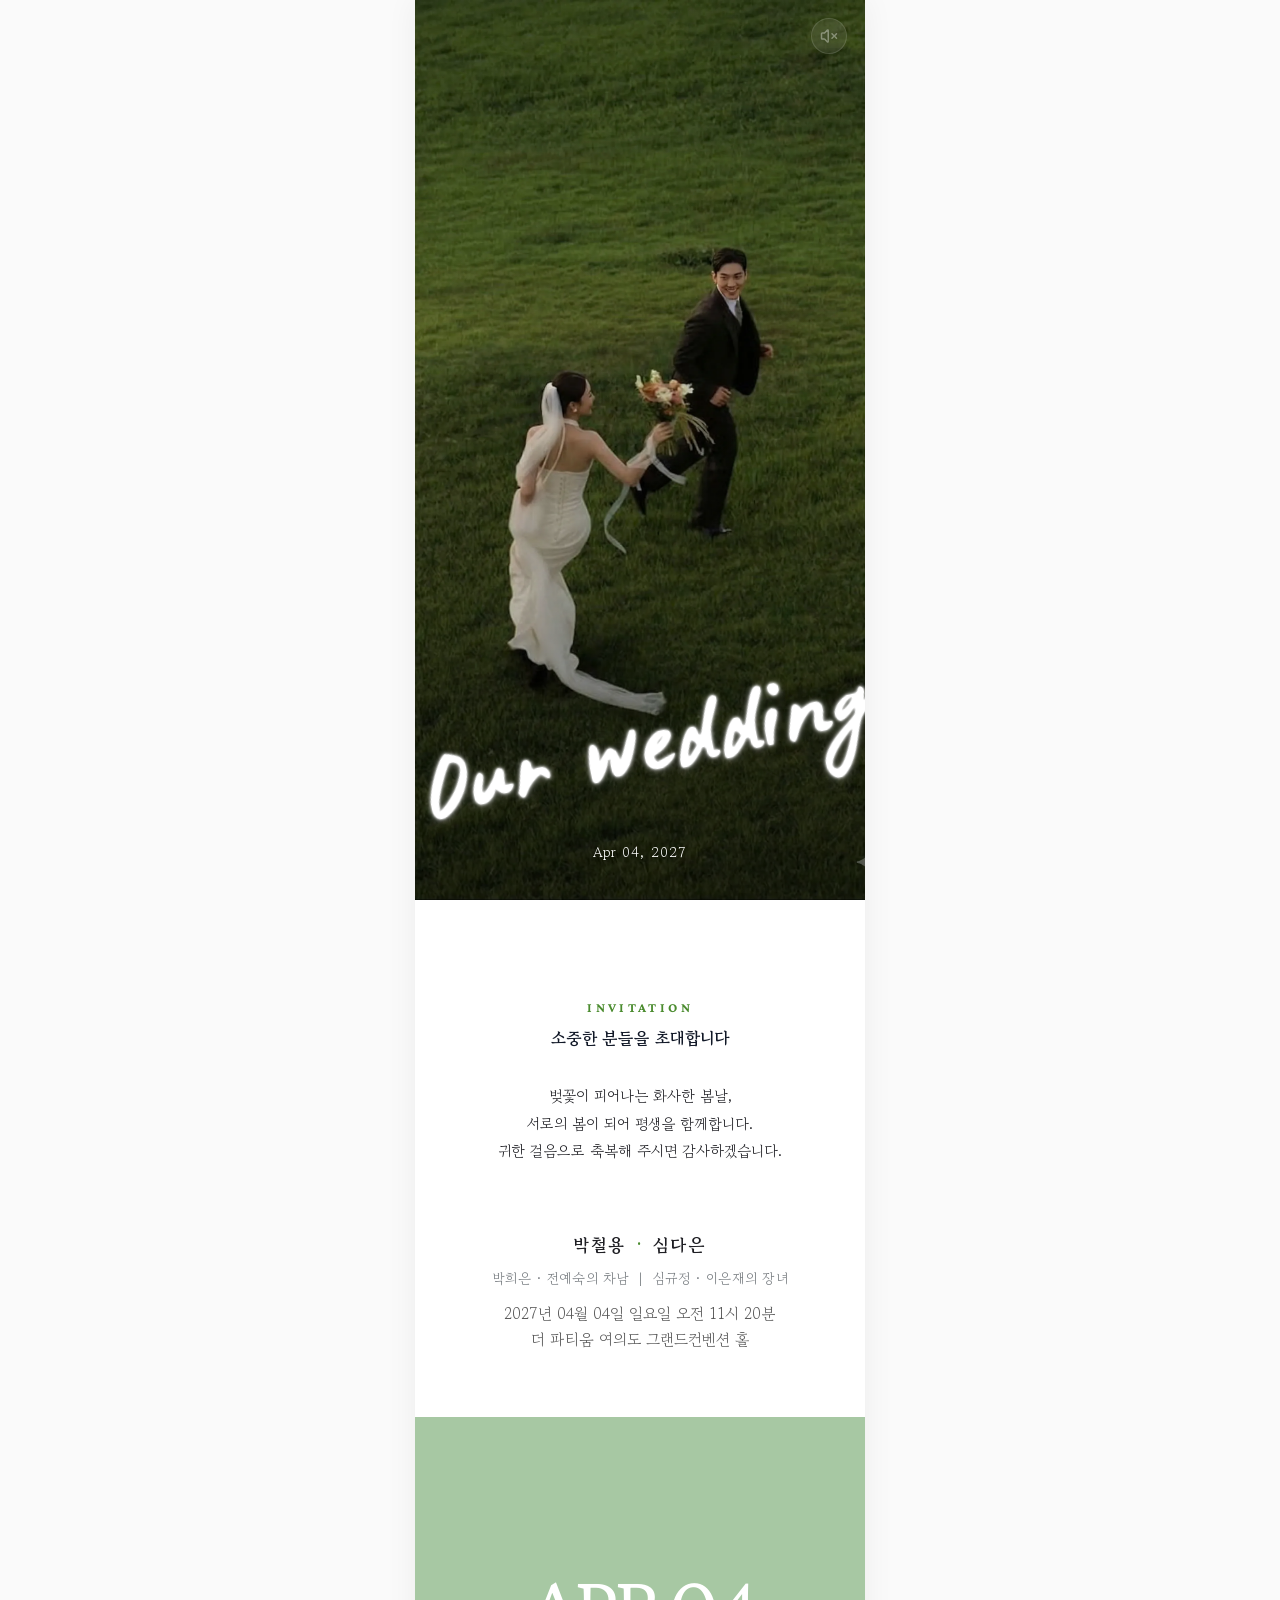
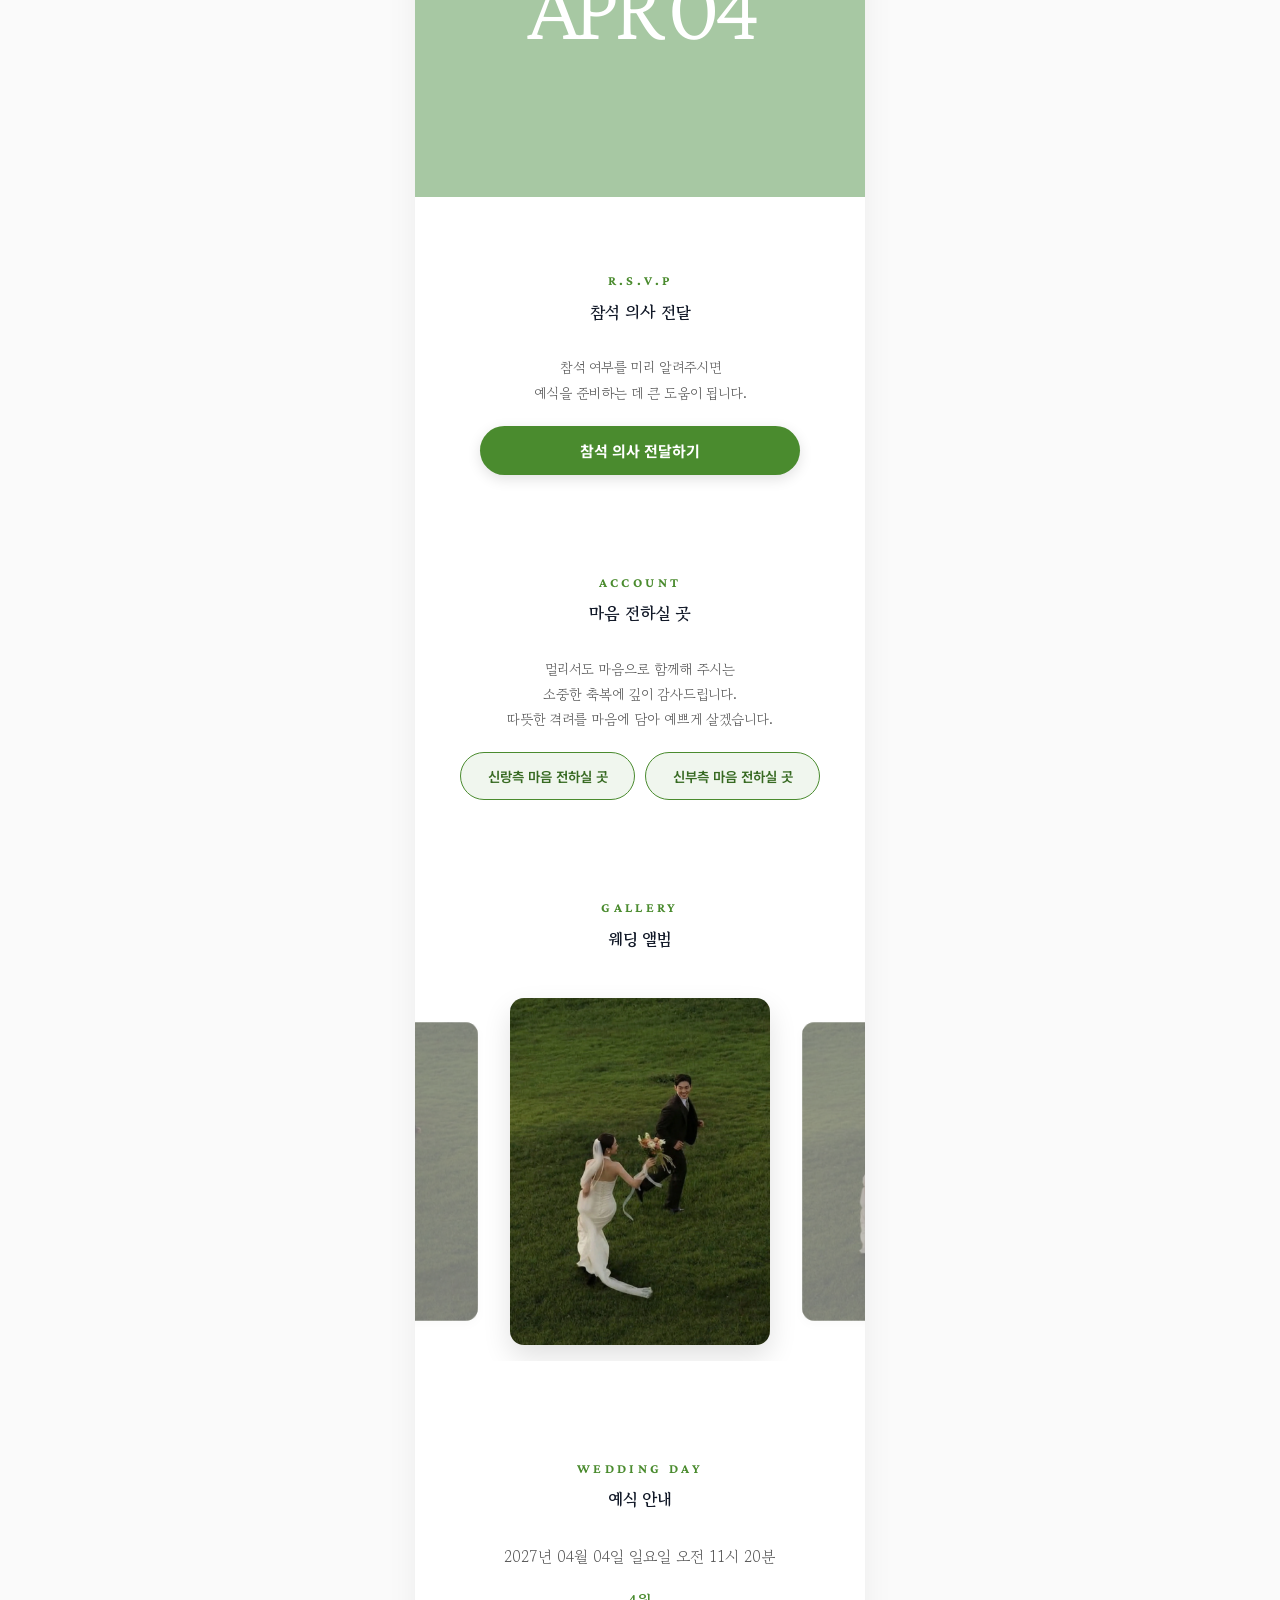
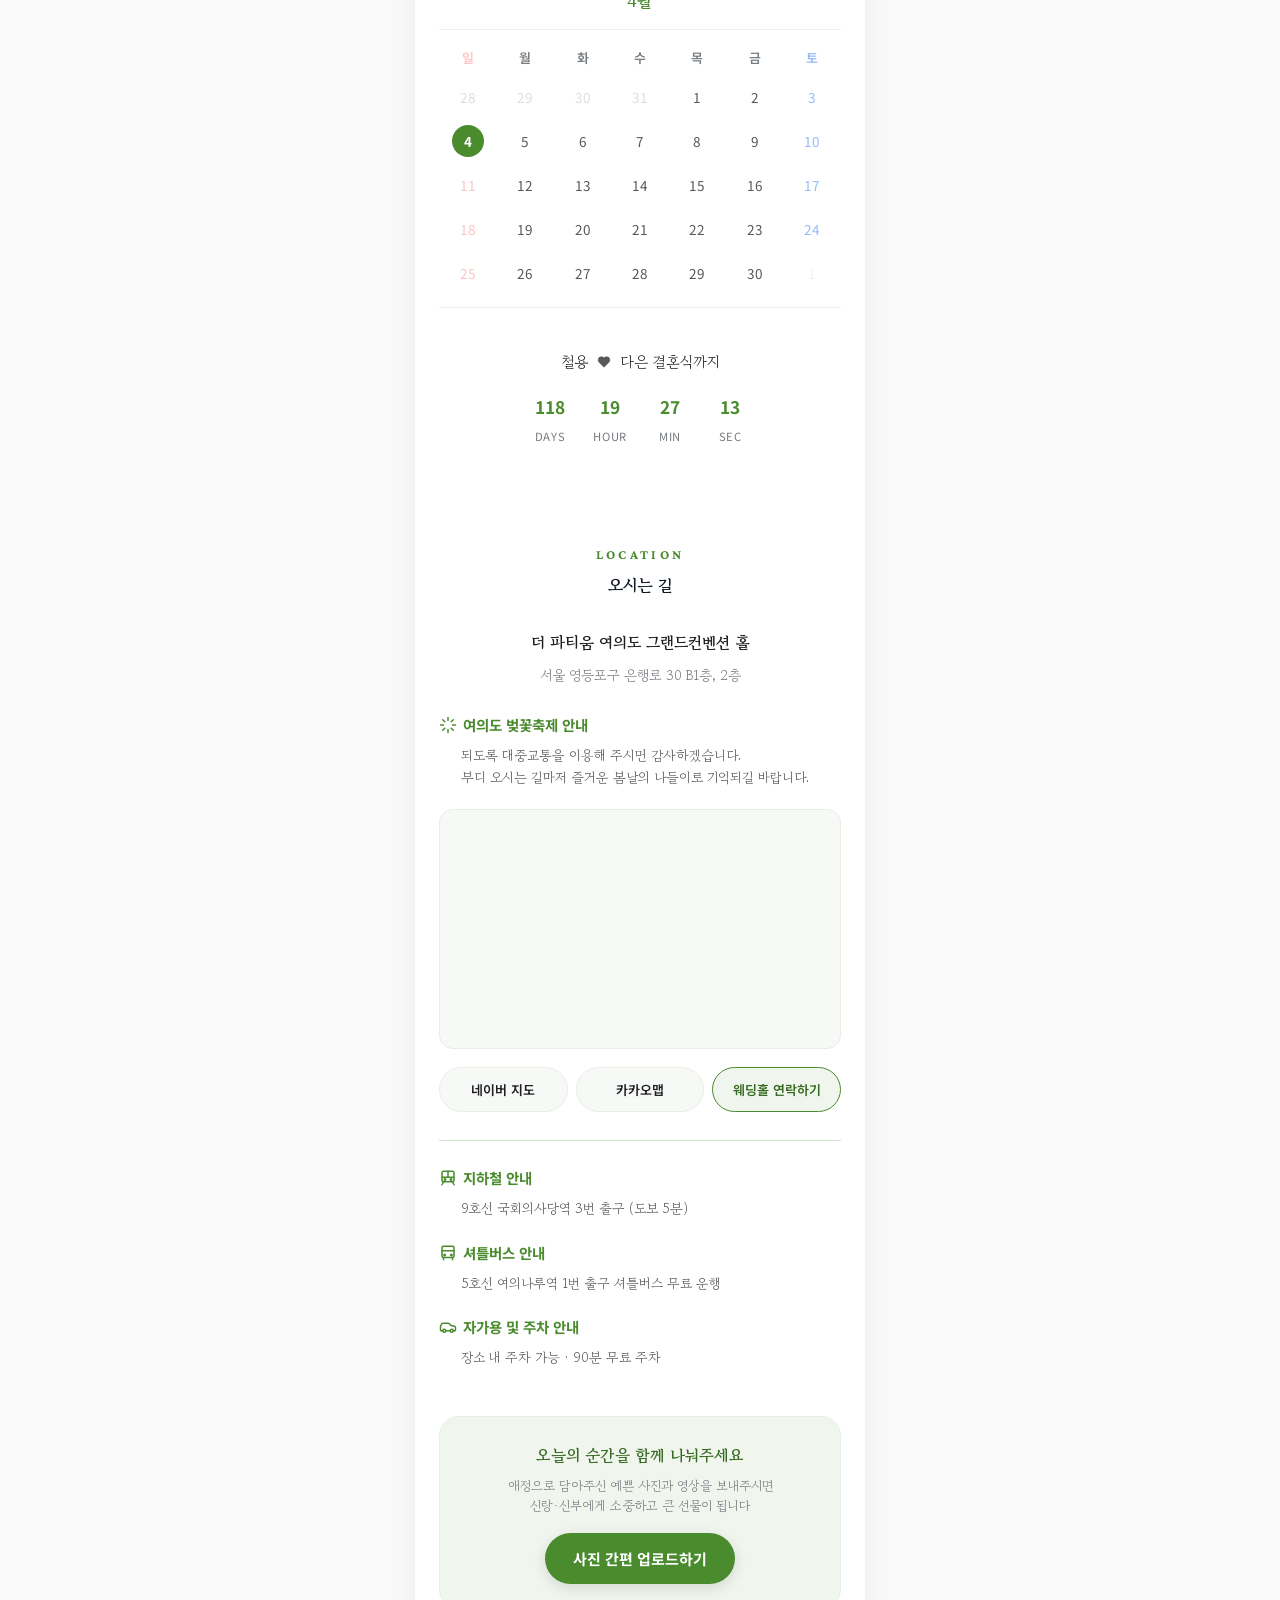
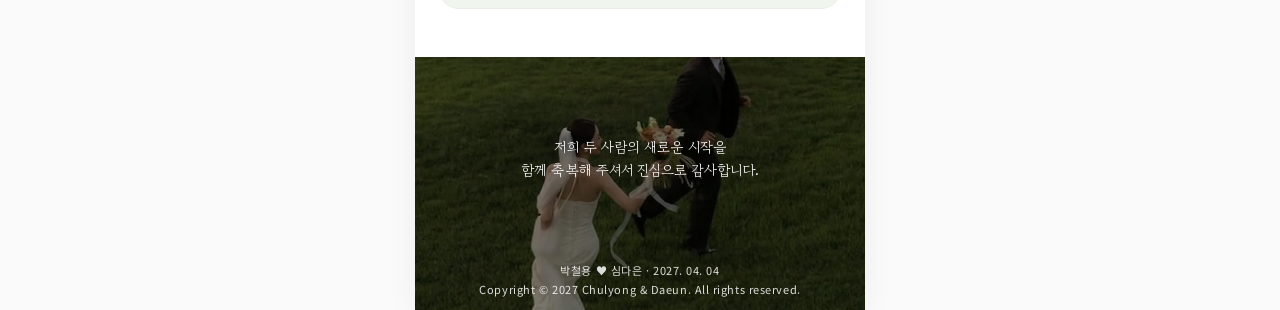
==== commit e5e8306b: "refactor: streamline transportation and photo upload descriptions in index.html" ====
--- a/index.html
+++ b/index.html
@@ -413,9 +413,7 @@
               </svg>
               지하철 안내
             </h4>
-            <p>
-              9호선 국회의사당역 3번 출구 (도보 5분)
-            </p>
+            <p>9호선 국회의사당역 3번 출구 (도보 5분)</p>
           </div>
 
           <div class="transport-block">
@@ -430,9 +428,7 @@
               </svg>
               셔틀버스 안내
             </h4>
-            <p>
-              5호선 여의나루역 1번 출구 셔틀버스 무료 운행
-            </p>
+            <p>5호선 여의나루역 1번 출구 셔틀버스 무료 운행</p>
           </div>
 
           <div class="transport-block">
@@ -445,9 +441,7 @@
               </svg>
               자가용 및 주차 안내
             </h4>
-            <p>
-              장소 내 주차 가능 · 90분 무료 주차
-            </p>
+            <p>장소 내 주차 가능 · 90분 무료 주차</p>
           </div>
         </div>
       </section>
@@ -455,15 +449,10 @@
       <!-- 10. 1-Click Guest Photo Upload Section -->
       <section class="section-wrapper snap-wrap" data-section-id="snap">
         <div class="snap-upload-card">
-          <div class="snap-upload-title">순간의 사진을 공유해 주세요</div>
-          <div class="snap-upload-desc">
-            예식 당일 촬영하신 예쁜 사진과 영상을 올려주시면<br />
-            신랑 신부에게 소중한 추억으로 저장됩니다.
-          </div>
+          <div class="snap-upload-title">오늘의 순간을 함께 나눠주세요</div>
+          <div class="snap-upload-desc">애정으로 담아주신 예쁜 사진과 영상을 보내주시면<br />신랑·신부에게 소중하고 큰 선물이 됩니다</div>
           <input type="file" id="photo-file-input" accept="image/*,video/*" multiple style="display: none" />
-          <label for="photo-file-input" class="btn-primary-pill btn-snap-upload">
-            사진 간편 업로드하기
-          </label>
+          <label for="photo-file-input" class="btn-primary-pill btn-snap-upload"> 사진 간편 업로드하기 </label>
           <div id="photo-upload-status" class="upload-status-box">
             <div id="photo-status-text">사진을 전송 중입니다...</div>
             <div class="progress-bar-wrap">
@@ -498,7 +487,6 @@
           <button type="button" class="modal-close-btn" id="rsvp-modal-close" aria-label="닫기">✕</button>
         </div>
         <div class="modal-body">
-
           <form id="rsvp-form">
             <div class="rsvp-form-row">
               <div class="rsvp-pill-group">
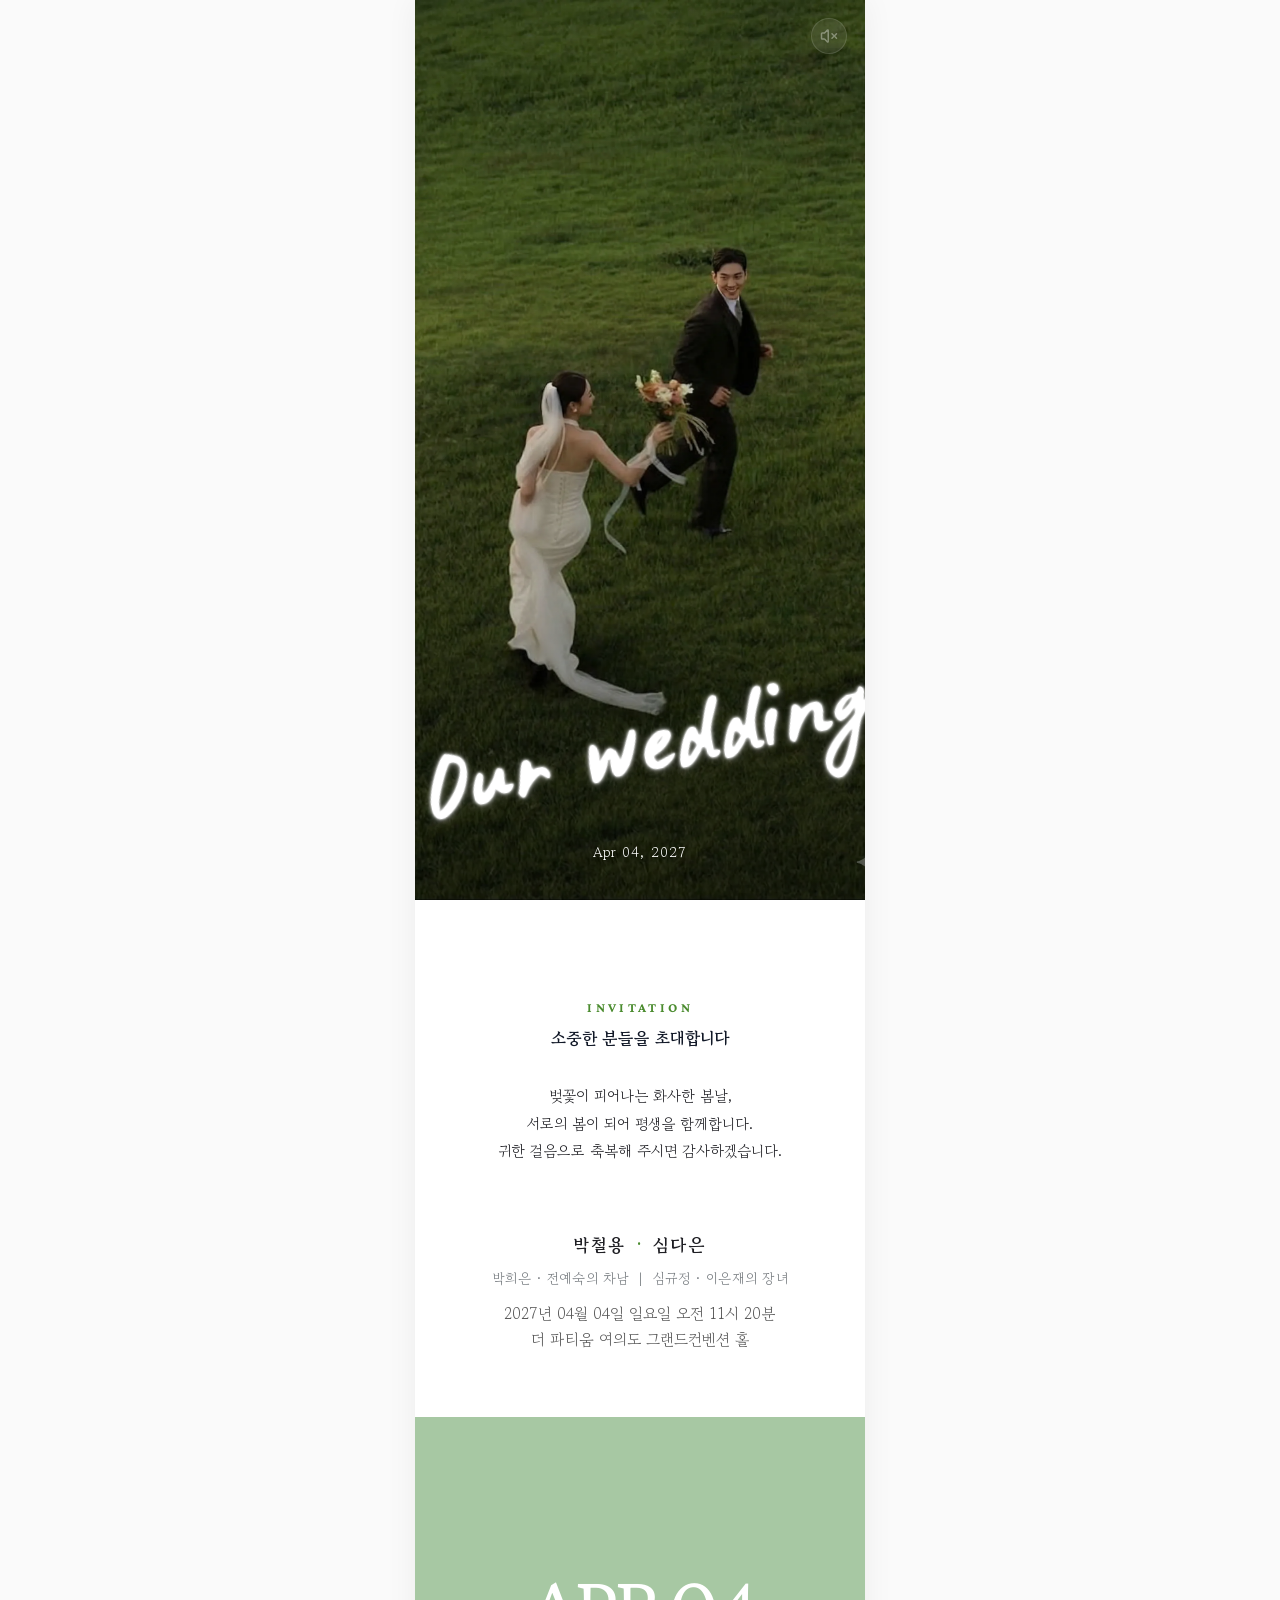
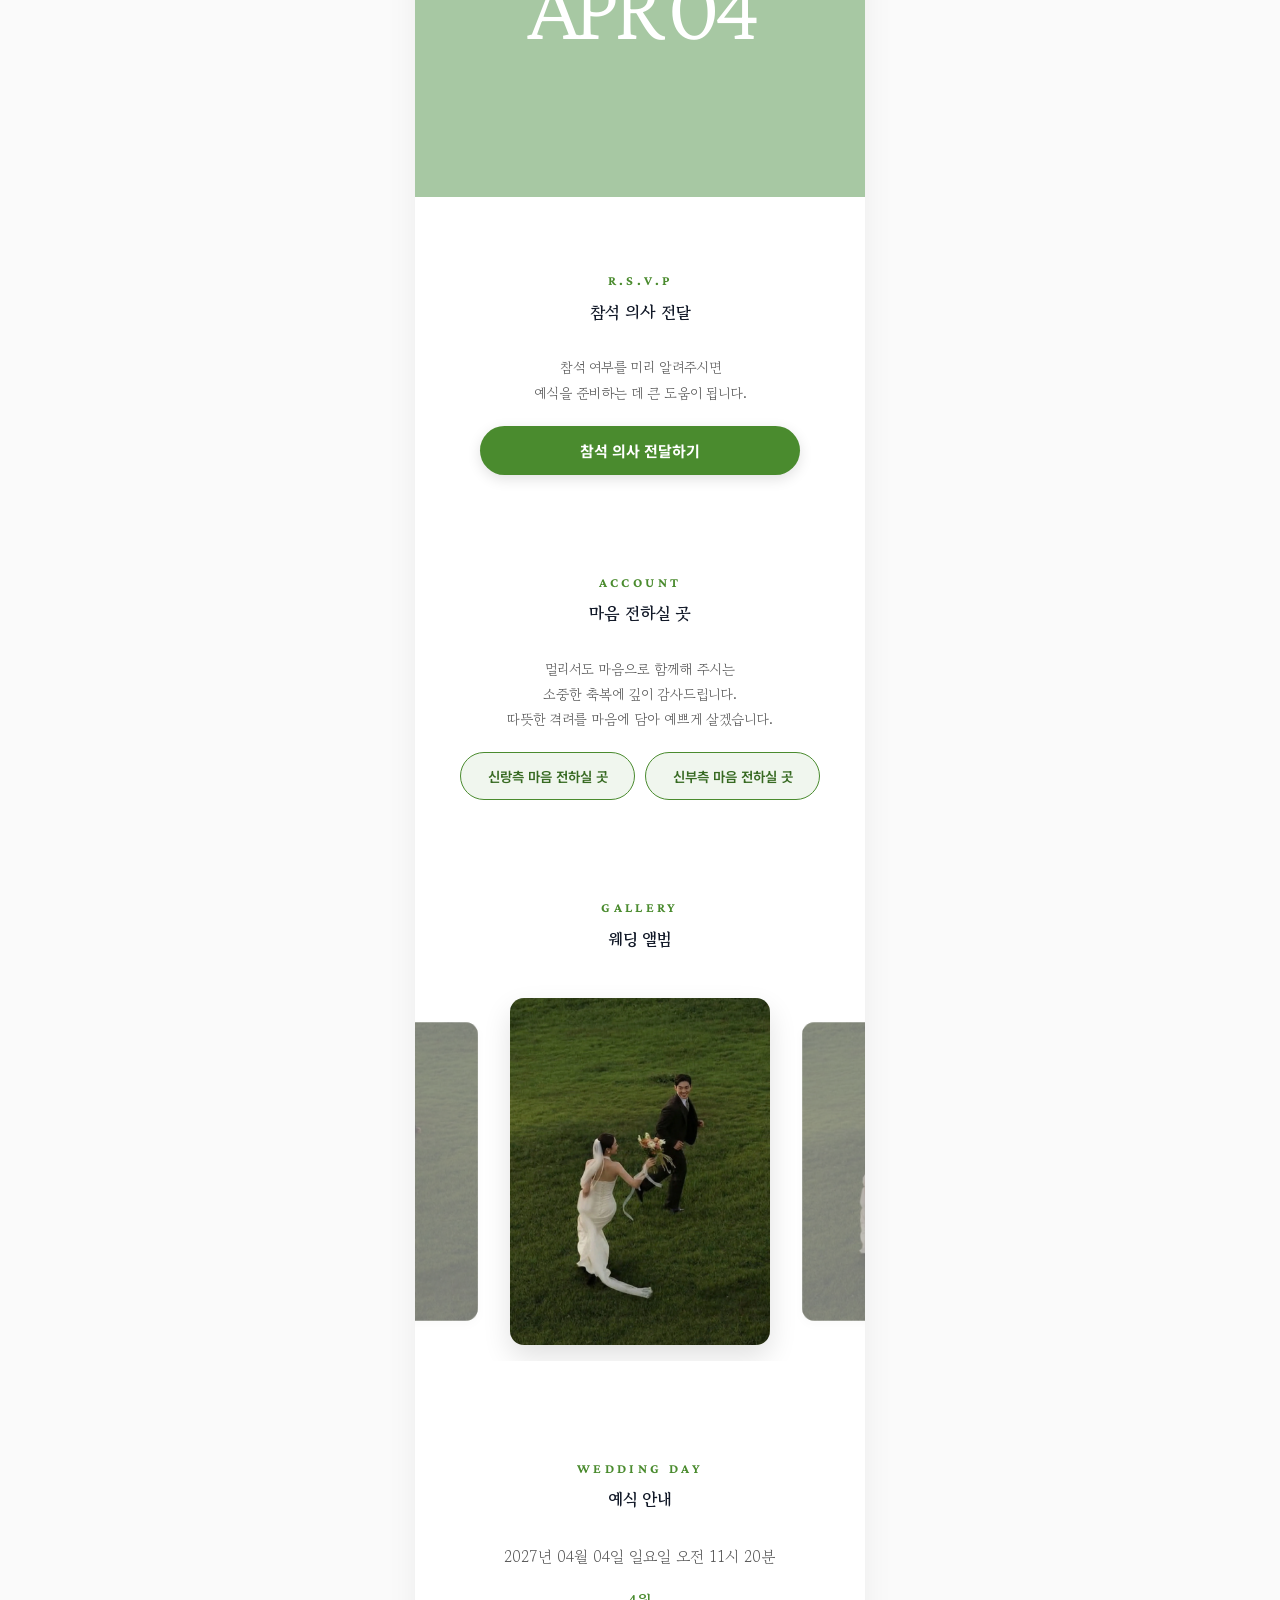
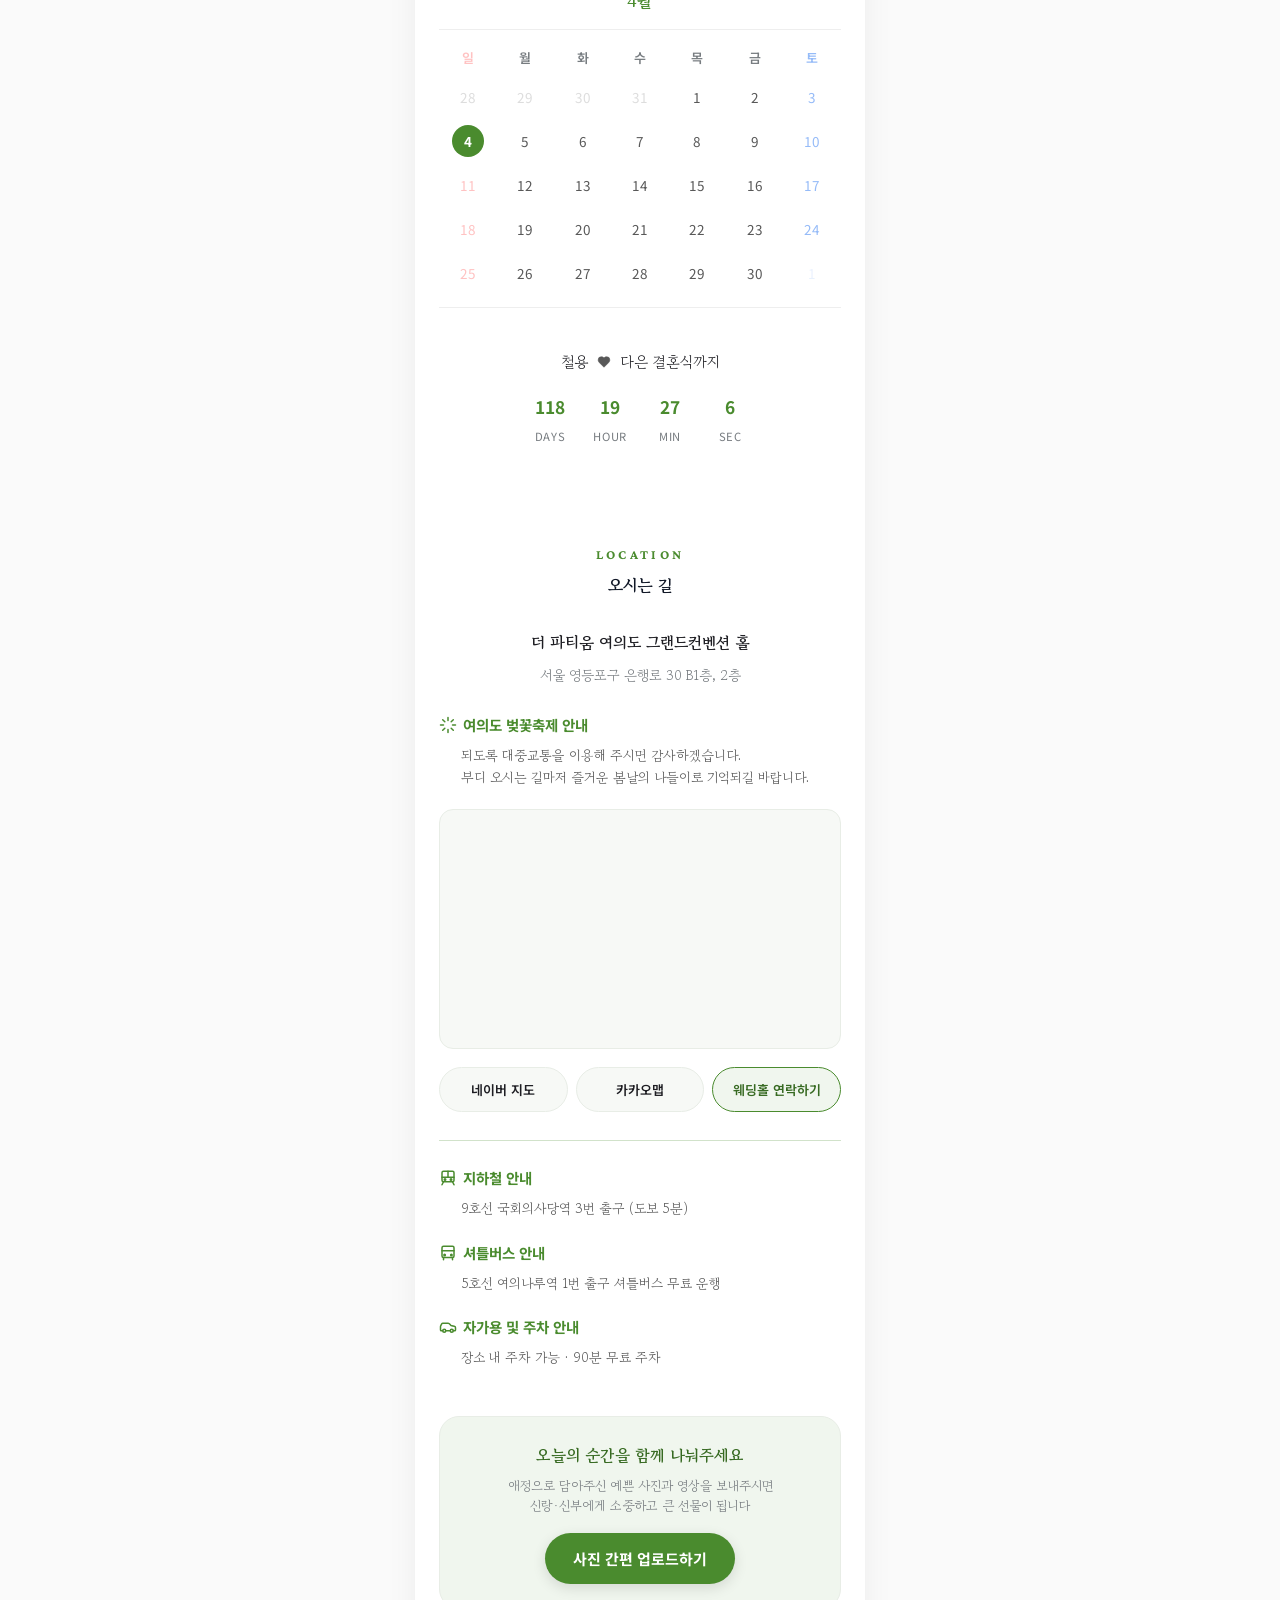
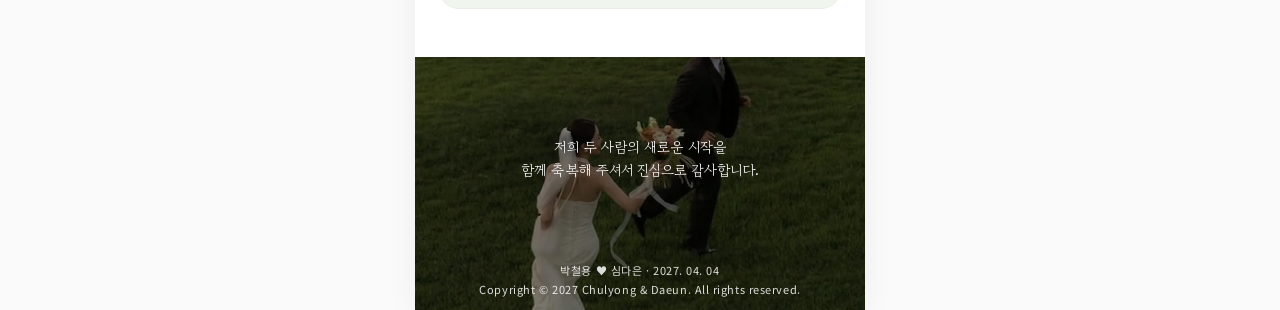
==== commit 6f9b2f5f: "feat: add favicon and apple-touch-icon matching ver1" ====
--- a/index.html
+++ b/index.html
@@ -8,6 +8,8 @@
     <meta property="og:title" content="박철용 ♥ 심다은 결혼합니다" />
     <meta property="og:description" content="2027년 04월 04일 일요일 오전 11시 20분 더 파티움 여의도" />
     <meta property="og:image" content="assets/hero_temp.webp" />
+    <link rel="icon" type="image/svg+xml" href="assets/icon_heart_large.svg" />
+    <link rel="apple-touch-icon" href="assets/icon_heart_large.svg" />
 
     <!-- Style CSS -->
     <link rel="stylesheet" href="css/style.css" />
